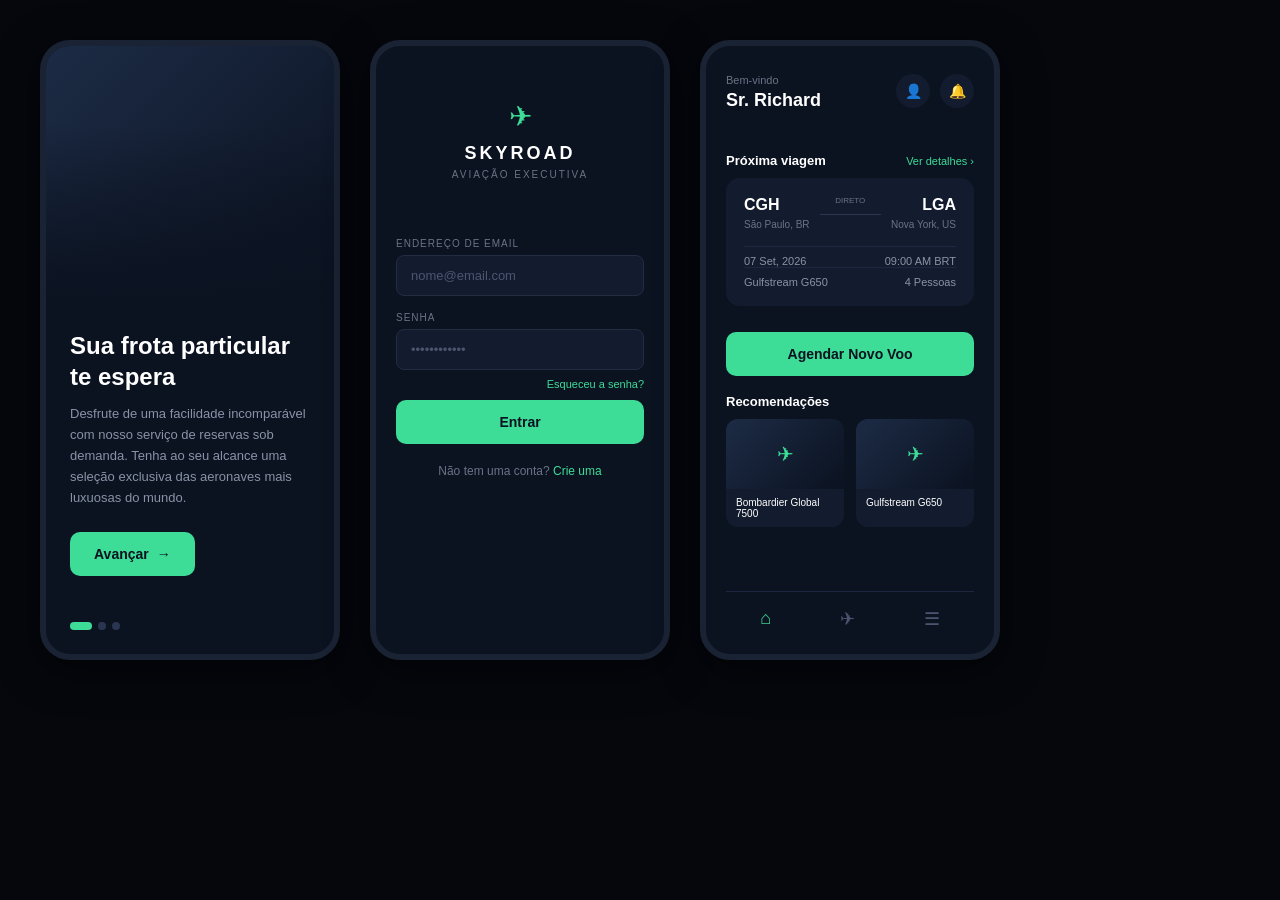
==== index.html @ f77b2e6e "primeiro commmit" ====
<!DOCTYPE html>
<html lang="pt-BR">
<head>
<meta charset="UTF-8">
<meta name="viewport" content="width=device-width, initial-scale=1.0">
<title>SkyRoad - Aviação Executiva</title>
<link rel="stylesheet" href="style.css">
</head>
<body>

<div class="screens-wrapper">

  <!-- ================= TELA 1: ONBOARDING ================= -->
  <div class="phone">
    <div class="onboarding-image">
      <div class="onboarding-overlay"></div>
    </div>
    <div class="onboarding-content">
      <h1>Sua frota particular te espera</h1>
      <p>Desfrute de uma facilidade incomparável com nosso serviço de reservas sob demanda. Tenha ao seu alcance uma seleção exclusiva das aeronaves mais luxuosas do mundo.</p>
      <button class="btn-primary">Avançar <span class="arrow">&#8594;</span></button>
      <div class="dots">
        <span class="dot active"></span>
        <span class="dot"></span>
        <span class="dot"></span>
      </div>
    </div>
  </div>

  <!-- ================= TELA 2: LOGIN ================= -->
  <div class="phone dark">
    <div class="brand-header">
      <div class="brand-icon">&#9992;</div>
      <h2>SKYROAD</h2>
      <span class="brand-sub">AVIAÇÃO EXECUTIVA</span>
    </div>

    <div class="form-area">
      <label>ENDEREÇO DE EMAIL</label>
      <input type="email" placeholder="nome@email.com">

      <label>SENHA</label>
      <input type="password" placeholder="••••••••••••">
      <a href="#" class="forgot-link">Esqueceu a senha?</a>

      <button class="btn-primary full">Entrar</button>

      <p class="signup-text">Não tem uma conta? <a href="#">Crie uma</a></p>
    </div>
  </div>

  <!-- ================= TELA 3: HOME / DASHBOARD ================= -->
  <div class="phone dark">
    <div class="home-header">
      <div class="user-info">
        <span class="welcome">Bem-vindo</span>
        <h3>Sr. Richard</h3>
      </div>
      <div class="header-icons">
        <span class="icon-circle">&#128100;</span>
        <span class="icon-circle">&#128276;</span>
      </div>
    </div>

    <div class="section-title">
      <span>Próxima viagem</span>
      <a href="#" class="see-details">Ver detalhes &#8250;</a>
    </div>

    <div class="trip-card">
      <div class="trip-route">
        <div class="route-point">
          <strong>CGH</strong>
          <span>São Paulo, BR</span>
        </div>
        <div class="route-line">
          <span class="route-label">DIRETO</span>
        </div>
        <div class="route-point right">
          <strong>LGA</strong>
          <span>Nova York, US</span>
        </div>
      </div>
      <div class="trip-meta">
        <span>07 Set, 2026</span>
        <span>09:00 AM BRT</span>
      </div>
      <div class="trip-meta">
        <span>Gulfstream G650</span>
        <span>4 Pessoas</span>
      </div>
    </div>

    <button class="btn-primary full">Agendar Novo Voo</button>

    <div class="section-title">
      <span>Recomendações</span>
    </div>

    <div class="recommend-row">
      <div class="recommend-card">
        <div class="recommend-img">&#9992;</div>
        <span class="recommend-name">Bombardier Global 7500</span>
      </div>
      <div class="recommend-card">
        <div class="recommend-img">&#9992;</div>
        <span class="recommend-name">Gulfstream G650</span>
      </div>
    </div>

    <nav class="bottom-nav">
      <span class="nav-item active">&#8962;</span>
      <span class="nav-item">&#9992;</span>
      <span class="nav-item">&#9776;</span>
    </nav>
  </div>

</div>

</body>
</html>
---- style.css ----
/* ===================== RESET & BASE ===================== */
* {
  margin: 0;
  padding: 0;
  box-sizing: border-box;
  font-family: 'Segoe UI', Arial, sans-serif;
}

body {
  background-color: #05070d;
  padding: 40px;
}

.screens-wrapper {
  display: flex;
  flex-wrap: wrap;
  gap: 30px;
}

/* ===================== PHONE FRAME ===================== */
.phone {
  width: 300px;
  min-height: 620px;
  background-color: #0b1220;
  border-radius: 30px;
  border: 6px solid #1a2333;
  overflow: hidden;
  position: relative;
  display: flex;
  flex-direction: column;
  box-shadow: 0 10px 40px rgba(0,0,0,0.6);
}

.phone.dark {
  padding: 24px 20px;
}

/* ===================== ONBOARDING ===================== */
.onboarding-image {
  height: 260px;
  background: linear-gradient(135deg, #1c2b45, #0b1220);
  position: relative;
}

.onboarding-overlay {
  position: absolute;
  bottom: 0;
  left: 0;
  right: 0;
  height: 100%;
  background: linear-gradient(to top, #0b1220 0%, transparent 70%);
}

.onboarding-content {
  padding: 24px;
  flex: 1;
  display: flex;
  flex-direction: column;
}

.onboarding-content h1 {
  color: #ffffff;
  font-size: 24px;
  margin-bottom: 12px;
  line-height: 1.3;
}

.onboarding-content p {
  color: #8a93a6;
  font-size: 13px;
  line-height: 1.6;
  margin-bottom: 24px;
}

.dots {
  display: flex;
  gap: 6px;
  margin-top: auto;
  padding-top: 20px;
}

.dot {
  width: 8px;
  height: 8px;
  border-radius: 50%;
  background-color: #2a3550;
}

.dot.active {
  width: 22px;
  border-radius: 4px;
  background-color: #3ddc97;
}

/* ===================== BUTTONS ===================== */
.btn-primary {
  background-color: #3ddc97;
  color: #0b1220;
  border: none;
  padding: 14px 24px;
  border-radius: 10px;
  font-weight: 600;
  font-size: 14px;
  cursor: pointer;
  display: inline-flex;
  align-items: center;
  gap: 8px;
  width: fit-content;
}

.btn-primary.full {
  width: 100%;
  justify-content: center;
  margin-top: 10px;
}

.arrow {
  font-size: 14px;
}

/* ===================== BRAND HEADER (LOGIN) ===================== */
.brand-header {
  text-align: center;
  margin-top: 30px;
  margin-bottom: 40px;
  color: #ffffff;
}

.brand-icon {
  font-size: 28px;
  color: #3ddc97;
  display: block;
  margin-bottom: 10px;
}

.brand-header h2 {
  font-size: 18px;
  letter-spacing: 3px;
  font-weight: 700;
}

.brand-sub {
  font-size: 10px;
  letter-spacing: 2px;
  color: #6b7385;
}

/* ===================== FORM ELEMENTS ===================== */
.form-area label {
  display: block;
  font-size: 10px;
  letter-spacing: 1px;
  color: #6b7385;
  margin-bottom: 6px;
  margin-top: 16px;
}

.form-area input {
  width: 100%;
  background-color: #131c2e;
  border: 1px solid #232d42;
  border-radius: 8px;
  padding: 12px 14px;
  color: #ffffff;
  font-size: 13px;
  outline: none;
}

.form-area input::placeholder {
  color: #4c5570;
}

.forgot-link {
  display: block;
  text-align: right;
  font-size: 11px;
  color: #3ddc97;
  text-decoration: none;
  margin-top: 8px;
}

.signup-text {
  text-align: center;
  font-size: 12px;
  color: #6b7385;
  margin-top: 20px;
}

.signup-text a {
  color: #3ddc97;
  text-decoration: none;
}

/* ===================== HOME / DASHBOARD ===================== */
.home-header {
  display: flex;
  justify-content: space-between;
  align-items: center;
  margin-bottom: 24px;
}

.welcome {
  font-size: 11px;
  color: #6b7385;
}

.user-info h3 {
  color: #ffffff;
  font-size: 18px;
  margin-top: 2px;
}

.header-icons {
  display: flex;
  gap: 10px;
}

.icon-circle {
  width: 34px;
  height: 34px;
  border-radius: 50%;
  background-color: #131c2e;
  display: flex;
  align-items: center;
  justify-content: center;
  color: #3ddc97;
  font-size: 14px;
}

.section-title {
  display: flex;
  justify-content: space-between;
  align-items: center;
  margin: 18px 0 10px;
}

.section-title span {
  color: #ffffff;
  font-size: 13px;
  font-weight: 600;
}

.see-details {
  font-size: 11px;
  color: #3ddc97;
  text-decoration: none;
}

.trip-card {
  background-color: #131c2e;
  border-radius: 14px;
  padding: 18px;
  margin-bottom: 16px;
}

.trip-route {
  display: flex;
  justify-content: space-between;
  align-items: center;
  margin-bottom: 14px;
}

.route-point strong {
  display: block;
  color: #ffffff;
  font-size: 16px;
}

.route-point span {
  font-size: 10px;
  color: #6b7385;
}

.route-point.right {
  text-align: right;
}

.route-line {
  flex: 1;
  height: 1px;
  background-color: #2a3550;
  margin: 0 10px;
  position: relative;
  text-align: center;
}

.route-label {
  position: absolute;
  top: -18px;
  left: 50%;
  transform: translateX(-50%);
  font-size: 8px;
  color: #6b7385;
  white-space: nowrap;
}

.trip-meta {
  display: flex;
  justify-content: space-between;
  font-size: 11px;
  color: #8a93a6;
  padding-top: 8px;
  border-top: 1px solid #1e2740;
}

.recommend-row {
  display: flex;
  gap: 12px;
  margin-bottom: 20px;
}

.recommend-card {
  flex: 1;
  background-color: #131c2e;
  border-radius: 12px;
  overflow: hidden;
  padding-bottom: 8px;
}

.recommend-img {
  height: 70px;
  background: linear-gradient(135deg, #1c2b45, #0b1220);
  display: flex;
  align-items: center;
  justify-content: center;
  color: #3ddc97;
  font-size: 20px;
}

.recommend-name {
  display: block;
  font-size: 10px;
  color: #ffffff;
  padding: 8px 10px 0;
}

/* ===================== BOTTOM NAV ===================== */
.bottom-nav {
  margin-top: auto;
  display: flex;
  justify-content: space-around;
  padding-top: 16px;
  border-top: 1px solid #1e2740;
}

.nav-item {
  color: #4c5570;
  font-size: 18px;
}

.nav-item.active {
  color: #3ddc97;
}
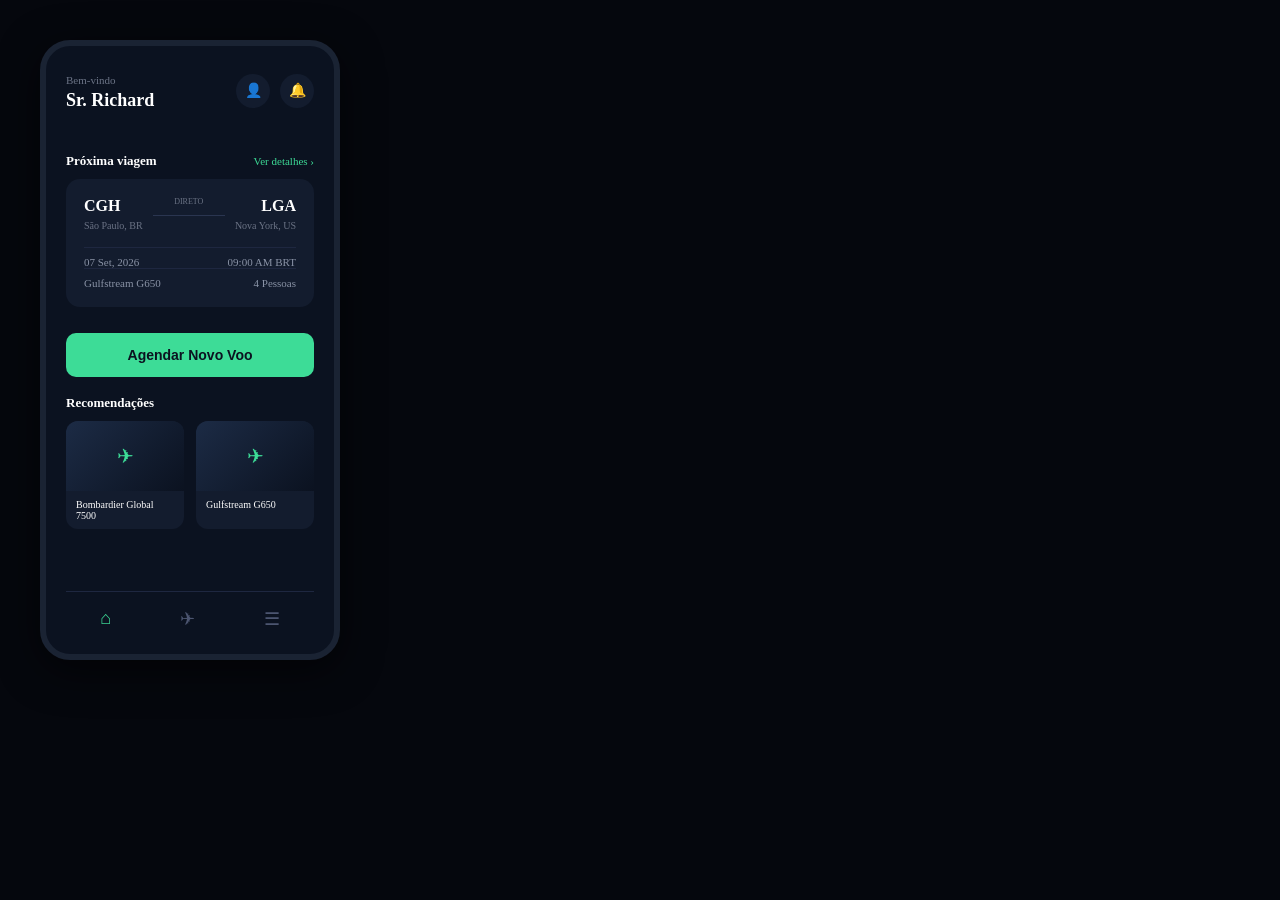
==== commit 4d160c2b: "Removido outras telas" ====
--- a/index.html
+++ b/index.html
@@ -4,52 +4,11 @@
 <meta charset="UTF-8">
 <meta name="viewport" content="width=device-width, initial-scale=1.0">
 <title>SkyRoad - Aviação Executiva</title>
-<link rel="stylesheet" href="style.css">
+<link rel="stylesheet" href="css/style.css">
 </head>
 <body>
 
 <div class="screens-wrapper">
-
-  <!-- ================= TELA 1: ONBOARDING ================= -->
-  <div class="phone">
-    <div class="onboarding-image">
-      <div class="onboarding-overlay"></div>
-    </div>
-    <div class="onboarding-content">
-      <h1>Sua frota particular te espera</h1>
-      <p>Desfrute de uma facilidade incomparável com nosso serviço de reservas sob demanda. Tenha ao seu alcance uma seleção exclusiva das aeronaves mais luxuosas do mundo.</p>
-      <button class="btn-primary">Avançar <span class="arrow">&#8594;</span></button>
-      <div class="dots">
-        <span class="dot active"></span>
-        <span class="dot"></span>
-        <span class="dot"></span>
-      </div>
-    </div>
-  </div>
-
-  <!-- ================= TELA 2: LOGIN ================= -->
-  <div class="phone dark">
-    <div class="brand-header">
-      <div class="brand-icon">&#9992;</div>
-      <h2>SKYROAD</h2>
-      <span class="brand-sub">AVIAÇÃO EXECUTIVA</span>
-    </div>
-
-    <div class="form-area">
-      <label>ENDEREÇO DE EMAIL</label>
-      <input type="email" placeholder="nome@email.com">
-
-      <label>SENHA</label>
-      <input type="password" placeholder="••••••••••••">
-      <a href="#" class="forgot-link">Esqueceu a senha?</a>
-
-      <button class="btn-primary full">Entrar</button>
-
-      <p class="signup-text">Não tem uma conta? <a href="#">Crie uma</a></p>
-    </div>
-  </div>
-
-  <!-- ================= TELA 3: HOME / DASHBOARD ================= -->
   <div class="phone dark">
     <div class="home-header">
       <div class="user-info">
--- a/css/style.css
+++ b/css/style.css
@@ -0,0 +1,344 @@
+*{
+  margin: 0;
+  padding: 0;
+  box-sizing: border-box;
+}
+
+body{
+  background-color: #05070d;
+  padding: 40px;
+}
+
+.screens-wrapper{
+  display: flex;
+  flex-wrap: wrap;
+  gap: 30px;
+}
+
+.phone {
+  width: 300px;
+  min-height: 620px;
+  background-color: #0b1220;
+  border-radius: 30px;
+  border: 6px solid #1a2333;
+  overflow: hidden;
+  position: relative;
+  display: flex;
+  flex-direction: column;
+  box-shadow: 0 10px 40px rgba(0,0,0,0.6);
+}
+
+.phone.dark {
+  padding: 24px 20px;
+}
+
+.onboarding-image {
+  height: 260px;
+  background: linear-gradient(135deg, #1c2b45, #0b1220);
+  position: relative;
+}
+
+.onboarding-overlay {
+  position: absolute;
+  bottom: 0;
+  left: 0;
+  right: 0;
+  height: 100%;
+  background: linear-gradient(to top, #0b1220 0%, transparent 70%);
+}
+
+.onboarding-content {
+  padding: 24px;
+  flex: 1;
+  display: flex;
+  flex-direction: column;
+}
+
+.onboarding-content h1 {
+  color: #ffffff;
+  font-size: 24px;
+  margin-bottom: 12px;
+  line-height: 1.3;
+}
+
+.onboarding-content p {
+  color: #8a93a6;
+  font-size: 13px;
+  line-height: 1.6;
+  margin-bottom: 24px;
+}
+
+.dots {
+  display: flex;
+  gap: 6px;
+  margin-top: auto;
+  padding-top: 20px;
+}
+
+.dot {
+  width: 8px;
+  height: 8px;
+  border-radius: 50%;
+  background-color: #2a3550;
+}
+
+.dot.active {
+  width: 22px;
+  border-radius: 4px;
+  background-color: #3ddc97;
+}
+
+.btn-primary {
+  background-color: #3ddc97;
+  color: #0b1220;
+  border: none;
+  padding: 14px 24px;
+  border-radius: 10px;
+  font-weight: 600;
+  font-size: 14px;
+  cursor: pointer;
+  display: inline-flex;
+  align-items: center;
+  gap: 8px;
+  width: fit-content;
+}
+
+.btn-primary.full {
+  width: 100%;
+  justify-content: center;
+  margin-top: 10px;
+}
+
+.arrow {
+  font-size: 14px;
+}
+
+.brand-header {
+  text-align: center;
+  margin-top: 30px;
+  margin-bottom: 40px;
+  color: #ffffff;
+}
+
+.brand-icon {
+  font-size: 28px;
+  color: #3ddc97;
+  display: block;
+  margin-bottom: 10px;
+}
+
+.brand-header h2 {
+  font-size: 18px;
+  letter-spacing: 3px;
+  font-weight: 700;
+}
+
+.brand-sub {
+  font-size: 10px;
+  letter-spacing: 2px;
+  color: #6b7385;
+}
+
+.form-area label {
+  display: block;
+  font-size: 10px;
+  letter-spacing: 1px;
+  color: #6b7385;
+  margin-bottom: 6px;
+  margin-top: 16px;
+}
+
+.form-area input {
+  width: 100%;
+  background-color: #131c2e;
+  border: 1px solid #232d42;
+  border-radius: 8px;
+  padding: 12px 14px;
+  color: #ffffff;
+  font-size: 13px;
+  outline: none;
+}
+
+.form-area input::placeholder {
+  color: #4c5570;
+}
+
+.forgot-link {
+  display: block;
+  text-align: right;
+  font-size: 11px;
+  color: #3ddc97;
+  text-decoration: none;
+  margin-top: 8px;
+}
+
+.signup-text {
+  text-align: center;
+  font-size: 12px;
+  color: #6b7385;
+  margin-top: 20px;
+}
+
+.signup-text a {
+  color: #3ddc97;
+  text-decoration: none;
+}
+
+.home-header {
+  display: flex;
+  justify-content: space-between;
+  align-items: center;
+  margin-bottom: 24px;
+}
+
+.welcome {
+  font-size: 11px;
+  color: #6b7385;
+}
+
+.user-info h3 {
+  color: #ffffff;
+  font-size: 18px;
+  margin-top: 2px;
+}
+
+.header-icons {
+  display: flex;
+  gap: 10px;
+}
+
+.icon-circle {
+  width: 34px;
+  height: 34px;
+  border-radius: 50%;
+  background-color: #131c2e;
+  display: flex;
+  align-items: center;
+  justify-content: center;
+  color: #3ddc97;
+  font-size: 14px;
+}
+
+.section-title {
+  display: flex;
+  justify-content: space-between;
+  align-items: center;
+  margin: 18px 0 10px;
+}
+
+.section-title span {
+  color: #ffffff;
+  font-size: 13px;
+  font-weight: 600;
+}
+
+.see-details {
+  font-size: 11px;
+  color: #3ddc97;
+  text-decoration: none;
+}
+
+.trip-card {
+  background-color: #131c2e;
+  border-radius: 14px;
+  padding: 18px;
+  margin-bottom: 16px;
+}
+
+.trip-route {
+  display: flex;
+  justify-content: space-between;
+  align-items: center;
+  margin-bottom: 14px;
+}
+
+.route-point strong {
+  display: block;
+  color: #ffffff;
+  font-size: 16px;
+}
+
+.route-point span {
+  font-size: 10px;
+  color: #6b7385;
+}
+
+.route-point.right {
+  text-align: right;
+}
+
+.route-line {
+  flex: 1;
+  height: 1px;
+  background-color: #2a3550;
+  margin: 0 10px;
+  position: relative;
+  text-align: center;
+}
+
+.route-label {
+  position: absolute;
+  top: -18px;
+  left: 50%;
+  transform: translateX(-50%);
+  font-size: 8px;
+  color: #6b7385;
+  white-space: nowrap;
+}
+
+.trip-meta {
+  display: flex;
+  justify-content: space-between;
+  font-size: 11px;
+  color: #8a93a6;
+  padding-top: 8px;
+  border-top: 1px solid #1e2740;
+}
+
+.recommend-row {
+  display: flex;
+  gap: 12px;
+  margin-bottom: 20px;
+}
+
+.recommend-card {
+  flex: 1;
+  background-color: #131c2e;
+  border-radius: 12px;
+  overflow: hidden;
+  padding-bottom: 8px;
+}
+
+.recommend-img {
+  height: 70px;
+  background: linear-gradient(135deg, #1c2b45, #0b1220);
+  display: flex;
+  align-items: center;
+  justify-content: center;
+  color: #3ddc97;
+  font-size: 20px;
+}
+
+.recommend-name {
+  display: block;
+  font-size: 10px;
+  color: #ffffff;
+  padding: 8px 10px 0;
+}
+
+.bottom-nav {
+  margin-top: auto;
+  display: flex;
+  justify-content: space-around;
+  padding-top: 16px;
+  border-top: 1px solid #1e2740;
+}
+
+.nav-item {
+  color: #4c5570;
+  font-size: 18px;
+}
+
+.nav-item.active {
+  color: #3ddc97;
+}
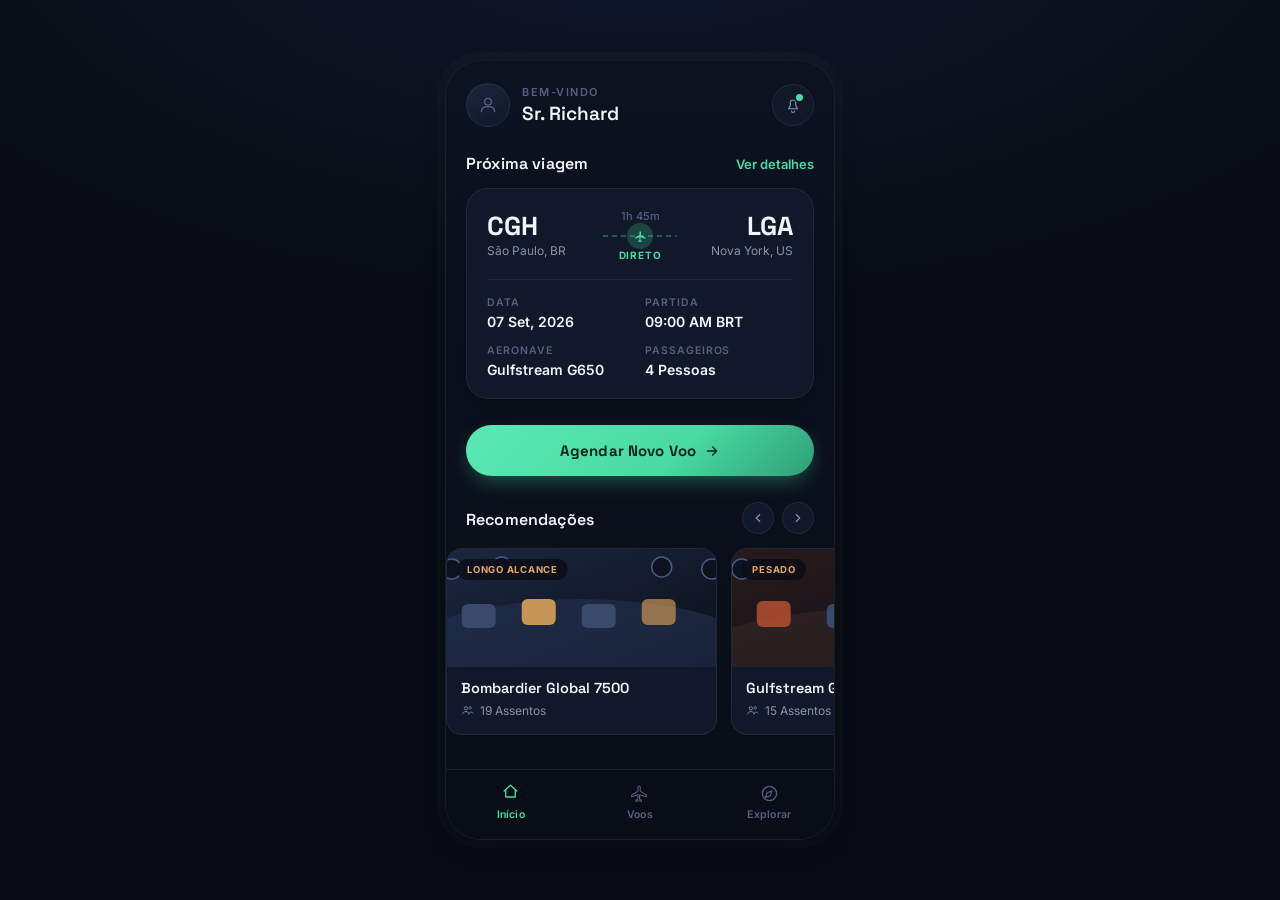
==== commit 0119c7c4: "Add as telas bases, alteracoes precisam e vao ser feitas" ====
--- a/index.html
+++ b/index.html
@@ -3,78 +3,177 @@
 <head>
 <meta charset="UTF-8">
 <meta name="viewport" content="width=device-width, initial-scale=1.0">
-<title>SkyRoad - Aviação Executiva</title>
+<title>AeroSuite — Início</title>
 <link rel="stylesheet" href="css/style.css">
 </head>
 <body>
+<div class="app">
 
-<div class="screens-wrapper">
-  <div class="phone dark">
-    <div class="home-header">
-      <div class="user-info">
-        <span class="welcome">Bem-vindo</span>
-        <h3>Sr. Richard</h3>
+  <header class="topbar">
+    <div class="topbar__identity">
+      <div class="avatar" aria-hidden="true">
+        <svg width="20" height="20" viewBox="0 0 24 24" fill="none"><circle cx="12" cy="8" r="4" stroke="currentColor" stroke-width="1.6"/><path d="M4 20c0-4 3.6-6 8-6s8 2 8 6" stroke="currentColor" stroke-width="1.6" stroke-linecap="round"/></svg>
       </div>
-      <div class="header-icons">
-        <span class="icon-circle">&#128100;</span>
-        <span class="icon-circle">&#128276;</span>
+      <div>
+        <p class="eyebrow">Bem-vindo</p>
+        <h1>Sr. Richard</h1>
       </div>
     </div>
+    <button class="icon-btn" aria-label="Notificações">
+      <svg width="18" height="18" viewBox="0 0 24 24" fill="none"><path d="M6 17h12l-1.4-2.1A6 6 0 0 1 15.6 11V9a3.6 3.6 0 0 0-7.2 0v2a6 6 0 0 1-1 3.9L6 17Z" stroke="currentColor" stroke-width="1.5" stroke-linejoin="round"/><path d="M10 20a2 2 0 0 0 4 0" stroke="currentColor" stroke-width="1.5" stroke-linecap="round"/></svg>
+      <span class="dot"></span>
+    </button>
+  </header>
 
-    <div class="section-title">
-      <span>Próxima viagem</span>
-      <a href="#" class="see-details">Ver detalhes &#8250;</a>
-    </div>
+  <main class="app__scroll">
 
-    <div class="trip-card">
-      <div class="trip-route">
-        <div class="route-point">
-          <strong>CGH</strong>
-          <span>São Paulo, BR</span>
+    <section aria-labelledby="proxima-viagem-heading">
+      <div class="section-head">
+        <h2 id="proxima-viagem-heading">Próxima viagem</h2>
+        <a class="link-accent" href="voos.html">Ver detalhes</a>
+      </div>
+
+      <article class="flight-card">
+        <div class="flight-route">
+          <div class="flight-route__point">
+            <span class="flight-route__code">CGH</span>
+            <span class="flight-route__city">São Paulo, BR</span>
+          </div>
+
+          <div class="flight-path">
+            <span class="flight-path__duration">1h 45m</span>
+            <div class="flight-path__line">
+              <span class="flight-path__plane" aria-hidden="true">
+                <svg width="13" height="13" viewBox="0 0 24 24" fill="currentColor"><path d="M21 16v-2l-8-5V4a1.5 1.5 0 0 0-3 0v5l-8 5v2l8-2.5V19l-2.5 1.5V22l3.5-1 3.5 1v-1.5L12 19v-5.5l9 2.5Z"/></svg>
+              </span>
+            </div>
+            <span class="flight-path__tag">DIRETO</span>
+          </div>
+
+          <div class="flight-route__point flight-route__point--end">
+            <span class="flight-route__code">LGA</span>
+            <span class="flight-route__city">Nova York, US</span>
+          </div>
         </div>
-        <div class="route-line">
-          <span class="route-label">DIRETO</span>
+
+        <div class="flight-meta">
+          <div>
+            <p class="flight-meta__label">Data</p>
+            <p class="flight-meta__value">07 Set, 2026</p>
+          </div>
+          <div>
+            <p class="flight-meta__label">Partida</p>
+            <p class="flight-meta__value">09:00 AM BRT</p>
+          </div>
+          <div>
+            <p class="flight-meta__label">Aeronave</p>
+            <p class="flight-meta__value">Gulfstream G650</p>
+          </div>
+          <div>
+            <p class="flight-meta__label">Passageiros</p>
+            <p class="flight-meta__value">4 Pessoas</p>
+          </div>
         </div>
-        <div class="route-point right">
-          <strong>LGA</strong>
-          <span>Nova York, US</span>
+      </article>
+    </section>
+
+    <a href="explorar.html" class="btn btn-primary">
+      Agendar Novo Voo
+      <svg width="16" height="16" viewBox="0 0 24 24" fill="none"><path d="M5 12h14M13 6l6 6-6 6" stroke="currentColor" stroke-width="2" stroke-linecap="round" stroke-linejoin="round"/></svg>
+    </a>
+
+    <section aria-labelledby="recomendacoes-heading">
+      <div class="section-head">
+        <h2 id="recomendacoes-heading">Recomendações</h2>
+        <div class="carousel-controls">
+          <button class="icon-btn" aria-label="Anterior">
+            <svg width="14" height="14" viewBox="0 0 24 24" fill="none"><path d="M15 6l-6 6 6 6" stroke="currentColor" stroke-width="2" stroke-linecap="round" stroke-linejoin="round"/></svg>
+          </button>
+          <button class="icon-btn" aria-label="Próximo">
+            <svg width="14" height="14" viewBox="0 0 24 24" fill="none"><path d="M9 6l6 6-6 6" stroke="currentColor" stroke-width="2" stroke-linecap="round" stroke-linejoin="round"/></svg>
+          </button>
         </div>
       </div>
-      <div class="trip-meta">
-        <span>07 Set, 2026</span>
-        <span>09:00 AM BRT</span>
+
+      <div class="carousel">
+        <article class="jet-card">
+          <div class="jet-card__photo">
+            <svg class="cabin-art" viewBox="0 0 300 118" preserveAspectRatio="xMidYMid slice" role="img" aria-label="Cabine da aeronave Bombardier Global 7500">
+              <defs>
+                <linearGradient id="cabin1" x1="0" y1="0" x2="1" y2="1">
+                  <stop offset="0" stop-color="#1c2740"/>
+                  <stop offset="1" stop-color="#0a0e18"/>
+                </linearGradient>
+              </defs>
+              <rect width="300" height="118" fill="url(#cabin1)"/>
+              <ellipse cx="150" cy="140" rx="220" ry="90" fill="#233252" opacity="0.6"/>
+              <rect x="30" y="55" width="34" height="24" rx="6" fill="#3a4a6b"/>
+              <rect x="90" y="50" width="34" height="26" rx="6" fill="#e6a85c" opacity="0.85"/>
+              <rect x="150" y="55" width="34" height="24" rx="6" fill="#3a4a6b"/>
+              <rect x="210" y="50" width="34" height="26" rx="6" fill="#e6a85c" opacity="0.6"/>
+              <circle cx="20" cy="20" r="10" fill="#0d1220" stroke="#4a5a80" stroke-width="1.5"/>
+              <circle cx="70" cy="18" r="10" fill="#0d1220" stroke="#4a5a80" stroke-width="1.5"/>
+              <circle cx="230" cy="18" r="10" fill="#0d1220" stroke="#4a5a80" stroke-width="1.5"/>
+              <circle cx="280" cy="20" r="10" fill="#0d1220" stroke="#4a5a80" stroke-width="1.5"/>
+            </svg>
+            <span class="jet-card__badge">Longo Alcance</span>
+          </div>
+          <div class="jet-card__body">
+            <h3>Bombardier Global 7500</h3>
+            <p class="jet-card__seats">
+              <svg width="13" height="13" viewBox="0 0 24 24" fill="none"><circle cx="9" cy="8" r="3" stroke="currentColor" stroke-width="1.6"/><path d="M3 19c0-3 2.7-5 6-5s6 2 6 5" stroke="currentColor" stroke-width="1.6"/><circle cx="17" cy="7" r="2.2" stroke="currentColor" stroke-width="1.4"/><path d="M14.5 19c.3-2.3 2-4 4.2-4 1.6 0 3 .9 3.7 2.2" stroke="currentColor" stroke-width="1.4"/></svg>
+              19 Assentos
+            </p>
+          </div>
+        </article>
+
+        <article class="jet-card">
+          <div class="jet-card__photo">
+            <svg class="cabin-art" viewBox="0 0 300 118" preserveAspectRatio="xMidYMid slice" role="img" aria-label="Cabine da aeronave Gulfstream G650">
+              <defs>
+                <linearGradient id="cabin2" x1="0" y1="0" x2="1" y2="1">
+                  <stop offset="0" stop-color="#2a1b1b"/>
+                  <stop offset="1" stop-color="#0a0e18"/>
+                </linearGradient>
+              </defs>
+              <rect width="300" height="118" fill="url(#cabin2)"/>
+              <ellipse cx="150" cy="150" rx="220" ry="90" fill="#3a2a28" opacity="0.55"/>
+              <rect x="40" y="52" width="34" height="26" rx="6" fill="#b5502f" opacity="0.85"/>
+              <rect x="110" y="55" width="34" height="24" rx="6" fill="#3a4a6b"/>
+              <rect x="180" y="52" width="34" height="26" rx="6" fill="#b5502f" opacity="0.6"/>
+              <circle cx="25" cy="20" r="10" fill="#0d1220" stroke="#4a5a80" stroke-width="1.5"/>
+              <circle cx="255" cy="20" r="10" fill="#0d1220" stroke="#4a5a80" stroke-width="1.5"/>
+            </svg>
+            <span class="jet-card__badge">Pesado</span>
+          </div>
+          <div class="jet-card__body">
+            <h3>Gulfstream G650</h3>
+            <p class="jet-card__seats">
+              <svg width="13" height="13" viewBox="0 0 24 24" fill="none"><circle cx="9" cy="8" r="3" stroke="currentColor" stroke-width="1.6"/><path d="M3 19c0-3 2.7-5 6-5s6 2 6 5" stroke="currentColor" stroke-width="1.6"/><circle cx="17" cy="7" r="2.2" stroke="currentColor" stroke-width="1.4"/><path d="M14.5 19c.3-2.3 2-4 4.2-4 1.6 0 3 .9 3.7 2.2" stroke="currentColor" stroke-width="1.4"/></svg>
+              15 Assentos
+            </p>
+          </div>
+        </article>
       </div>
-      <div class="trip-meta">
-        <span>Gulfstream G650</span>
-        <span>4 Pessoas</span>
-      </div>
-    </div>
+    </section>
 
-    <button class="btn-primary full">Agendar Novo Voo</button>
+  </main>
 
-    <div class="section-title">
-      <span>Recomendações</span>
-    </div>
-
-    <div class="recommend-row">
-      <div class="recommend-card">
-        <div class="recommend-img">&#9992;</div>
-        <span class="recommend-name">Bombardier Global 7500</span>
-      </div>
-      <div class="recommend-card">
-        <div class="recommend-img">&#9992;</div>
-        <span class="recommend-name">Gulfstream G650</span>
-      </div>
-    </div>
-
-    <nav class="bottom-nav">
-      <span class="nav-item active">&#8962;</span>
-      <span class="nav-item">&#9992;</span>
-      <span class="nav-item">&#9776;</span>
-    </nav>
-  </div>
+  <nav class="bottom-nav" aria-label="Navegação principal">
+    <a href="index.html" class="is-active">
+      <svg width="19" height="19" viewBox="0 0 24 24" fill="none"><path d="M4 11.5 12 4l8 7.5" stroke="currentColor" stroke-width="1.7" stroke-linecap="round" stroke-linejoin="round"/><path d="M6 10v9h12v-9" stroke="currentColor" stroke-width="1.7" stroke-linecap="round" stroke-linejoin="round"/></svg>
+      Início
+    </a>
+    <a href="voos.html">
+      <svg width="19" height="19" viewBox="0 0 24 24" fill="none"><path d="M21 16v-2l-8-5V4a1.5 1.5 0 0 0-3 0v5l-8 5v2l8-2.5V19l-2.5 1.5V22l3.5-1 3.5 1v-1.5L12 19v-5.5l9 2.5Z" stroke="currentColor" stroke-width="1.3" stroke-linejoin="round"/></svg>
+      Voos
+    </a>
+    <a href="explorar.html">
+      <svg width="19" height="19" viewBox="0 0 24 24" fill="none"><circle cx="12" cy="12" r="9" stroke="currentColor" stroke-width="1.7"/><path d="m15 9-2 6-6 2 2-6 6-2Z" stroke="currentColor" stroke-width="1.5" stroke-linejoin="round"/></svg>
+      Explorar
+    </a>
+  </nav>
 
 </div>
-
 </body>
 </html>
--- a/css/style.css
+++ b/css/style.css
@@ -1,344 +1,812 @@
-*{
+/* ==========================================================================
+   AeroSuite — Private Aviation App
+   Shared stylesheet for all four screens
+   ========================================================================== */
+
+@import url('https://fonts.googleapis.com/css2?family=Space+Grotesk:wght@500;600;700&family=Inter:wght@400;500;600;700&display=swap');
+
+:root {
+  /* Color tokens */
+  --bg: #080b13;
+  --bg-glow: radial-gradient(120% 80% at 50% -10%, #101a2e 0%, #080b13 55%);
+  --card: #10182a;
+  --card-alt: #131d33;
+  --card-border: rgba(255, 255, 255, 0.07);
+  --divider: rgba(255, 255, 255, 0.08);
+
+  --accent: #49dba3;
+  --accent-dim: #2f9e78;
+  --accent-soft: rgba(73, 219, 163, 0.12);
+  --accent-soft-strong: rgba(73, 219, 163, 0.22);
+
+  --gold: #e6a85c;
+  --gold-soft: rgba(230, 168, 92, 0.15);
+
+  --text-primary: #f4f6fb;
+  --text-secondary: #8b93ab;
+  --text-tertiary: #576082;
+
+  --radius-lg: 22px;
+  --radius-md: 16px;
+  --radius-sm: 10px;
+  --radius-pill: 999px;
+
+  --shadow-card: 0 10px 30px -12px rgba(0, 0, 0, 0.55);
+  --shadow-btn: 0 8px 22px -6px rgba(73, 219, 163, 0.45);
+
+  color-scheme: dark;
+}
+
+* {
+  box-sizing: border-box;
   margin: 0;
   padding: 0;
-  box-sizing: border-box;
-}
-
-body{
-  background-color: #05070d;
-  padding: 40px;
-}
-
-.screens-wrapper{
-  display: flex;
-  flex-wrap: wrap;
-  gap: 30px;
-}
-
-.phone {
-  width: 300px;
-  min-height: 620px;
-  background-color: #0b1220;
-  border-radius: 30px;
-  border: 6px solid #1a2333;
+}
+
+html {
+  -webkit-tap-highlight-color: transparent;
+}
+
+body {
+  min-height: 100vh;
+  background: var(--bg-glow), var(--bg);
+  color: var(--text-primary);
+  font-family: 'Inter', system-ui, sans-serif;
+  display: grid;
+  place-items: start center;
+  padding: 32px 16px;
+}
+
+img {
+  max-width: 100%;
+  display: block;
+}
+
+a {
+  color: inherit;
+  text-decoration: none;
+}
+
+button {
+  font-family: inherit;
+  cursor: pointer;
+}
+
+/* ==========================================================================
+   App shell — every screen is a "device" grid: header / scroll area / nav
+   ========================================================================== */
+
+.app {
+  width: 100%;
+  max-width: 390px;
+  min-height: 780px;
+  background: linear-gradient(180deg, #0c1220 0%, #090d17 100%);
+  border: 1px solid rgba(255, 255, 255, 0.06);
+  border-radius: 36px;
+  box-shadow: var(--shadow-card), 0 0 0 8px rgba(255, 255, 255, 0.015);
+  display: grid;
+  grid-template-rows: auto 1fr auto;
   overflow: hidden;
   position: relative;
+}
+
+.app__scroll {
+  overflow-y: auto;
+  padding: 22px 20px 12px;
   display: flex;
   flex-direction: column;
-  box-shadow: 0 10px 40px rgba(0,0,0,0.6);
-}
-
-.phone.dark {
-  padding: 24px 20px;
-}
-
-.onboarding-image {
-  height: 260px;
-  background: linear-gradient(135deg, #1c2b45, #0b1220);
+  gap: 26px;
+}
+
+.app__scroll::-webkit-scrollbar {
+  display: none;
+}
+
+/* ==========================================================================
+   Top bar
+   ========================================================================== */
+
+.topbar {
+  display: flex;
+  align-items: center;
+  justify-content: space-between;
+  gap: 12px;
+  padding: 22px 20px 4px;
+}
+
+.topbar__identity {
+  display: flex;
+  align-items: center;
+  gap: 12px;
+}
+
+.avatar {
+  width: 44px;
+  height: 44px;
+  border-radius: 50%;
+  background: linear-gradient(150deg, #1b2740, #0f1727);
+  border: 1px solid var(--card-border);
+  display: grid;
+  place-items: center;
+  color: var(--text-tertiary);
+  flex-shrink: 0;
+}
+
+.eyebrow {
+  font-size: 11px;
+  letter-spacing: 0.14em;
+  text-transform: uppercase;
+  color: var(--text-tertiary);
+  font-weight: 600;
+}
+
+.topbar h1 {
+  font-family: 'Space Grotesk', sans-serif;
+  font-size: 19px;
+  font-weight: 600;
+  margin-top: 2px;
+}
+
+.icon-btn {
+  width: 42px;
+  height: 42px;
+  border-radius: 50%;
+  border: 1px solid var(--card-border);
+  background: var(--card);
+  display: grid;
+  place-items: center;
+  color: var(--text-secondary);
   position: relative;
-}
-
-.onboarding-overlay {
+  transition: background 0.2s ease, color 0.2s ease, transform 0.15s ease;
+}
+
+.icon-btn:hover {
+  background: var(--card-alt);
+  color: var(--text-primary);
+  transform: translateY(-1px);
+}
+
+.icon-btn .dot {
   position: absolute;
-  bottom: 0;
+  top: 9px;
+  right: 10px;
+  width: 7px;
+  height: 7px;
+  border-radius: 50%;
+  background: var(--accent);
+  box-shadow: 0 0 0 2px var(--card);
+}
+
+.back-btn {
+  width: 40px;
+  height: 40px;
+  border-radius: 50%;
+  border: 1px solid var(--card-border);
+  background: var(--card);
+  display: grid;
+  place-items: center;
+  color: var(--text-primary);
+  transition: background 0.2s ease, transform 0.15s ease;
+}
+
+.back-btn:hover {
+  background: var(--card-alt);
+  transform: translateX(-2px);
+}
+
+.topbar--centered {
+  justify-content: flex-start;
+}
+
+.topbar--centered h1 {
+  flex: 1;
+  text-align: center;
+  margin-right: 40px;
+}
+
+/* ==========================================================================
+   Section headings
+   ========================================================================== */
+
+.section-head {
+  display: flex;
+  align-items: baseline;
+  justify-content: space-between;
+  margin-bottom: 14px;
+}
+
+.section-head h2 {
+  font-family: 'Space Grotesk', sans-serif;
+  font-size: 16px;
+  font-weight: 600;
+  letter-spacing: 0.01em;
+}
+
+.link-accent {
+  font-size: 13px;
+  font-weight: 600;
+  color: var(--accent);
+  transition: opacity 0.2s ease;
+}
+
+.link-accent:hover {
+  opacity: 0.75;
+}
+
+/* ==========================================================================
+   Flight card — signature component
+   ========================================================================== */
+
+.flight-card {
+  background: var(--card);
+  border: 1px solid var(--card-border);
+  border-radius: var(--radius-lg);
+  padding: 20px;
+  box-shadow: var(--shadow-card);
+}
+
+.flight-card + .flight-card {
+  margin-top: 16px;
+}
+
+.flight-route {
+  display: grid;
+  grid-template-columns: 1fr auto 1fr;
+  align-items: center;
+  gap: 10px;
+}
+
+.flight-route__point {
+  display: flex;
+  flex-direction: column;
+  gap: 4px;
+}
+
+.flight-route__point--end {
+  align-items: flex-end;
+  text-align: right;
+}
+
+.flight-route__code {
+  font-family: 'Space Grotesk', sans-serif;
+  font-size: 26px;
+  font-weight: 700;
+  line-height: 1;
+}
+
+.flight-route__city {
+  font-size: 12px;
+  color: var(--text-secondary);
+}
+
+.flight-path {
+  display: flex;
+  flex-direction: column;
+  align-items: center;
+  gap: 6px;
+  min-width: 74px;
+}
+
+.flight-path__duration {
+  font-size: 11px;
+  color: var(--text-tertiary);
+  font-weight: 500;
+}
+
+.flight-path__line {
+  position: relative;
+  width: 100%;
+  height: 14px;
+  display: flex;
+  align-items: center;
+}
+
+.flight-path__line::before {
+  content: '';
+  position: absolute;
   left: 0;
   right: 0;
+  top: 50%;
+  height: 1px;
+  background: repeating-linear-gradient(
+    90deg,
+    var(--accent-dim) 0 5px,
+    transparent 5px 9px
+  );
+  transform: translateY(-50%);
+}
+
+.flight-path__plane {
+  position: relative;
+  margin: 0 auto;
+  width: 26px;
+  height: 26px;
+  border-radius: 50%;
+  background: var(--accent-soft-strong);
+  display: grid;
+  place-items: center;
+  color: var(--accent);
+}
+
+.flight-path__tag {
+  font-size: 10px;
+  font-weight: 700;
+  letter-spacing: 0.08em;
+  color: var(--accent);
+}
+
+.flight-path__tag--live {
+  color: var(--gold);
+}
+
+.flight-meta {
+  display: grid;
+  grid-template-columns: 1fr 1fr;
+  gap: 14px 10px;
+  margin-top: 18px;
+  padding-top: 16px;
+  border-top: 1px solid var(--divider);
+}
+
+.flight-meta__label {
+  font-size: 10.5px;
+  letter-spacing: 0.09em;
+  text-transform: uppercase;
+  color: var(--text-tertiary);
+  font-weight: 600;
+  margin-bottom: 4px;
+}
+
+.flight-meta__value {
+  font-size: 14px;
+  font-weight: 600;
+}
+
+.flight-meta__value--accent {
+  color: var(--accent);
+}
+
+/* ==========================================================================
+   Buttons
+   ========================================================================== */
+
+.btn {
+  display: flex;
+  align-items: center;
+  justify-content: center;
+  gap: 8px;
+  width: 100%;
+  border: none;
+  border-radius: var(--radius-pill);
+  padding: 16px 20px;
+  font-size: 15px;
+  font-weight: 700;
+  font-family: 'Space Grotesk', sans-serif;
+  letter-spacing: 0.01em;
+  transition: transform 0.15s ease, box-shadow 0.2s ease, filter 0.2s ease;
+}
+
+.btn-primary {
+  background: linear-gradient(135deg, #5be8b5, var(--accent) 60%, var(--accent-dim));
+  color: #06251b;
+  box-shadow: var(--shadow-btn);
+}
+
+.btn-primary:hover {
+  transform: translateY(-2px);
+  filter: brightness(1.05);
+}
+
+.btn-primary:active {
+  transform: translateY(0);
+}
+
+.btn-ghost {
+  background: transparent;
+  border: 1px solid var(--card-border);
+  color: var(--text-primary);
+}
+
+.btn-ghost:hover {
+  background: var(--card-alt);
+}
+
+.btn--mini {
+  width: auto;
+  padding: 8px 18px;
+  font-size: 12px;
+  margin-top: 14px;
+}
+
+/* ==========================================================================
+   Recommendations carousel
+   ========================================================================== */
+
+.carousel-controls {
+  display: flex;
+  gap: 8px;
+}
+
+.carousel-controls .icon-btn {
+  width: 32px;
+  height: 32px;
+}
+
+.carousel {
+  display: flex;
+  gap: 14px;
+  overflow-x: auto;
+  scroll-snap-type: x mandatory;
+  padding-bottom: 4px;
+  margin: 0 -20px;
+  padding-left: 20px;
+  padding-right: 20px;
+}
+
+.carousel::-webkit-scrollbar {
+  display: none;
+}
+
+.jet-card {
+  flex: 0 0 78%;
+  scroll-snap-align: start;
+  background: var(--card);
+  border: 1px solid var(--card-border);
+  border-radius: var(--radius-md);
+  overflow: hidden;
+  transition: transform 0.2s ease, border-color 0.2s ease;
+}
+
+.jet-card:hover {
+  transform: translateY(-3px);
+  border-color: var(--accent-dim);
+}
+
+.jet-card__photo {
+  position: relative;
+  height: 118px;
+  overflow: hidden;
+}
+
+.jet-card__badge {
+  position: absolute;
+  top: 10px;
+  left: 10px;
+  background: rgba(8, 11, 19, 0.75);
+  backdrop-filter: blur(4px);
+  color: var(--gold);
+  font-size: 9.5px;
+  font-weight: 700;
+  letter-spacing: 0.08em;
+  padding: 5px 10px;
+  border-radius: var(--radius-pill);
+  text-transform: uppercase;
+}
+
+.jet-card__body {
+  padding: 12px 14px 16px;
+}
+
+.jet-card__body h3 {
+  font-family: 'Space Grotesk', sans-serif;
+  font-size: 14.5px;
+  font-weight: 600;
+  margin-bottom: 6px;
+}
+
+.jet-card__seats {
+  display: flex;
+  align-items: center;
+  gap: 6px;
+  font-size: 12px;
+  color: var(--text-secondary);
+}
+
+/* Placeholder cabin illustrations (no external images) */
+.cabin-art {
+  width: 100%;
   height: 100%;
-  background: linear-gradient(to top, #0b1220 0%, transparent 70%);
-}
-
-.onboarding-content {
-  padding: 24px;
-  flex: 1;
+  display: block;
+}
+
+/* ==========================================================================
+   Bottom navigation
+   ========================================================================== */
+
+.bottom-nav {
+  display: grid;
+  grid-template-columns: repeat(3, 1fr);
+  border-top: 1px solid var(--divider);
+  background: rgba(10, 14, 24, 0.9);
+  backdrop-filter: blur(10px);
+}
+
+.bottom-nav a {
   display: flex;
   flex-direction: column;
-}
-
-.onboarding-content h1 {
-  color: #ffffff;
-  font-size: 24px;
-  margin-bottom: 12px;
-  line-height: 1.3;
-}
-
-.onboarding-content p {
-  color: #8a93a6;
+  align-items: center;
+  gap: 5px;
+  padding: 14px 0 18px;
+  color: var(--text-tertiary);
+  font-size: 10.5px;
+  font-weight: 600;
+  letter-spacing: 0.02em;
+  transition: color 0.2s ease;
+}
+
+.bottom-nav a svg {
+  transition: transform 0.2s ease;
+}
+
+.bottom-nav a:hover {
+  color: var(--text-secondary);
+}
+
+.bottom-nav a.is-active {
+  color: var(--accent);
+}
+
+.bottom-nav a.is-active svg {
+  transform: translateY(-2px);
+}
+
+/* ==========================================================================
+   Screen: Voos agendados (flight list)
+   ========================================================================== */
+
+.flight-list {
+  display: flex;
+  flex-direction: column;
+}
+
+.status-pill {
+  font-size: 10.5px;
+  font-weight: 700;
+  letter-spacing: 0.06em;
+  text-transform: uppercase;
+}
+
+/* ==========================================================================
+   Screen: Confirme o voo
+   ========================================================================== */
+
+.confirm-hero {
+  text-align: center;
+  display: flex;
+  flex-direction: column;
+  align-items: center;
+  gap: 10px;
+}
+
+.confirm-hero__check {
+  width: 58px;
+  height: 58px;
+  border-radius: 50%;
+  background: var(--accent-soft);
+  border: 1px solid var(--accent-soft-strong);
+  display: grid;
+  place-items: center;
+  color: var(--accent);
+  margin-bottom: 4px;
+}
+
+.confirm-hero h1 {
+  font-family: 'Space Grotesk', sans-serif;
+  font-size: 21px;
+  font-weight: 700;
+}
+
+.confirm-hero p {
   font-size: 13px;
-  line-height: 1.6;
-  margin-bottom: 24px;
-}
-
-.dots {
-  display: flex;
-  gap: 6px;
-  margin-top: auto;
-  padding-top: 20px;
-}
-
-.dot {
-  width: 8px;
-  height: 8px;
+  color: var(--text-secondary);
+  max-width: 260px;
+}
+
+.detail-card {
+  background: var(--card);
+  border: 1px solid var(--card-border);
+  border-radius: var(--radius-lg);
+  overflow: hidden;
+  box-shadow: var(--shadow-card);
+}
+
+.detail-card__route {
+  padding: 20px 20px 16px;
+}
+
+.detail-card__origin-label,
+.detail-card__dest-label {
+  font-size: 10.5px;
+  letter-spacing: 0.08em;
+  text-transform: uppercase;
+  color: var(--text-tertiary);
+  font-weight: 600;
+  margin-bottom: 4px;
+}
+
+.detail-row {
+  display: flex;
+  align-items: center;
+  gap: 12px;
+  padding: 14px 20px;
+  border-top: 1px solid var(--divider);
+}
+
+.detail-row__icon {
+  width: 38px;
+  height: 38px;
+  border-radius: var(--radius-sm);
+  background: var(--accent-soft);
+  color: var(--accent);
+  display: grid;
+  place-items: center;
+  flex-shrink: 0;
+}
+
+.detail-row__label {
+  font-size: 10.5px;
+  letter-spacing: 0.06em;
+  text-transform: uppercase;
+  color: var(--text-tertiary);
+  font-weight: 600;
+  margin-bottom: 3px;
+}
+
+.detail-row__value {
+  font-size: 14px;
+  font-weight: 600;
+}
+
+.detail-card__photo {
+  height: 150px;
+  border-top: 1px solid var(--divider);
+}
+
+.price-card {
+  background: var(--card);
+  border: 1px solid var(--card-border);
+  border-radius: var(--radius-lg);
+  padding: 18px 20px;
+}
+
+.price-row {
+  display: flex;
+  justify-content: space-between;
+  font-size: 13.5px;
+  color: var(--text-secondary);
+  padding: 7px 0;
+}
+
+.price-row--total {
+  border-top: 1px solid var(--divider);
+  margin-top: 8px;
+  padding-top: 14px;
+  font-size: 15px;
+  font-weight: 700;
+  color: var(--text-primary);
+}
+
+.price-row--total span:last-child {
+  color: var(--accent);
+}
+
+/* ==========================================================================
+   Screen: Explorar (select destination)
+   ========================================================================== */
+
+.search-field {
+  display: flex;
+  align-items: center;
+  gap: 10px;
+  background: var(--card);
+  border: 1px solid var(--card-border);
+  border-radius: var(--radius-pill);
+  padding: 14px 18px;
+  color: var(--text-tertiary);
+}
+
+.search-field input {
+  border: none;
+  background: transparent;
+  outline: none;
+  color: var(--text-primary);
+  font-family: inherit;
+  font-size: 14px;
+  width: 100%;
+}
+
+.search-field input::placeholder {
+  color: var(--text-tertiary);
+}
+
+.destination-grid {
+  display: grid;
+  grid-template-columns: repeat(3, 1fr);
+  gap: 12px;
+}
+
+.destination-card {
+  background: var(--card);
+  border: 1px solid var(--card-border);
+  border-radius: var(--radius-md);
+  padding: 16px 10px;
+  display: flex;
+  flex-direction: column;
+  align-items: center;
+  gap: 10px;
+  text-align: center;
+  transition: transform 0.2s ease, border-color 0.2s ease, opacity 0.2s ease;
+}
+
+.destination-card:hover {
+  transform: translateY(-3px);
+  border-color: var(--accent-dim);
+}
+
+.destination-card__icon {
+  width: 40px;
+  height: 40px;
   border-radius: 50%;
-  background-color: #2a3550;
-}
-
-.dot.active {
-  width: 22px;
-  border-radius: 4px;
-  background-color: #3ddc97;
-}
-
-.btn-primary {
-  background-color: #3ddc97;
-  color: #0b1220;
-  border: none;
-  padding: 14px 24px;
-  border-radius: 10px;
-  font-weight: 600;
+  background: var(--accent-soft);
+  color: var(--accent);
+  display: grid;
+  place-items: center;
+}
+
+.destination-card__code {
+  font-family: 'Space Grotesk', sans-serif;
   font-size: 14px;
-  cursor: pointer;
-  display: inline-flex;
-  align-items: center;
-  gap: 8px;
-  width: fit-content;
-}
-
-.btn-primary.full {
-  width: 100%;
-  justify-content: center;
-  margin-top: 10px;
-}
-
-.arrow {
-  font-size: 14px;
-}
-
-.brand-header {
-  text-align: center;
-  margin-top: 30px;
-  margin-bottom: 40px;
-  color: #ffffff;
-}
-
-.brand-icon {
-  font-size: 28px;
-  color: #3ddc97;
-  display: block;
-  margin-bottom: 10px;
-}
-
-.brand-header h2 {
-  font-size: 18px;
-  letter-spacing: 3px;
   font-weight: 700;
 }
 
-.brand-sub {
-  font-size: 10px;
-  letter-spacing: 2px;
-  color: #6b7385;
-}
-
-.form-area label {
-  display: block;
-  font-size: 10px;
-  letter-spacing: 1px;
-  color: #6b7385;
-  margin-bottom: 6px;
-  margin-top: 16px;
-}
-
-.form-area input {
-  width: 100%;
-  background-color: #131c2e;
-  border: 1px solid #232d42;
-  border-radius: 8px;
-  padding: 12px 14px;
-  color: #ffffff;
-  font-size: 13px;
-  outline: none;
-}
-
-.form-area input::placeholder {
-  color: #4c5570;
-}
-
-.forgot-link {
-  display: block;
-  text-align: right;
-  font-size: 11px;
-  color: #3ddc97;
-  text-decoration: none;
-  margin-top: 8px;
-}
-
-.signup-text {
-  text-align: center;
-  font-size: 12px;
-  color: #6b7385;
-  margin-top: 20px;
-}
-
-.signup-text a {
-  color: #3ddc97;
-  text-decoration: none;
-}
-
-.home-header {
-  display: flex;
-  justify-content: space-between;
-  align-items: center;
-  margin-bottom: 24px;
-}
-
-.welcome {
-  font-size: 11px;
-  color: #6b7385;
-}
-
-.user-info h3 {
-  color: #ffffff;
-  font-size: 18px;
-  margin-top: 2px;
-}
-
-.header-icons {
-  display: flex;
-  gap: 10px;
-}
-
-.icon-circle {
-  width: 34px;
-  height: 34px;
-  border-radius: 50%;
-  background-color: #131c2e;
-  display: flex;
-  align-items: center;
-  justify-content: center;
-  color: #3ddc97;
-  font-size: 14px;
-}
-
-.section-title {
-  display: flex;
-  justify-content: space-between;
-  align-items: center;
-  margin: 18px 0 10px;
-}
-
-.section-title span {
-  color: #ffffff;
-  font-size: 13px;
-  font-weight: 600;
-}
-
-.see-details {
-  font-size: 11px;
-  color: #3ddc97;
-  text-decoration: none;
-}
-
-.trip-card {
-  background-color: #131c2e;
-  border-radius: 14px;
-  padding: 18px;
-  margin-bottom: 16px;
-}
-
-.trip-route {
-  display: flex;
-  justify-content: space-between;
-  align-items: center;
-  margin-bottom: 14px;
-}
-
-.route-point strong {
-  display: block;
-  color: #ffffff;
-  font-size: 16px;
-}
-
-.route-point span {
-  font-size: 10px;
-  color: #6b7385;
-}
-
-.route-point.right {
-  text-align: right;
-}
-
-.route-line {
-  flex: 1;
-  height: 1px;
-  background-color: #2a3550;
-  margin: 0 10px;
-  position: relative;
-  text-align: center;
-}
-
-.route-label {
-  position: absolute;
-  top: -18px;
-  left: 50%;
-  transform: translateX(-50%);
-  font-size: 8px;
-  color: #6b7385;
-  white-space: nowrap;
-}
-
-.trip-meta {
-  display: flex;
-  justify-content: space-between;
-  font-size: 11px;
-  color: #8a93a6;
-  padding-top: 8px;
-  border-top: 1px solid #1e2740;
-}
-
-.recommend-row {
-  display: flex;
-  gap: 12px;
-  margin-bottom: 20px;
-}
-
-.recommend-card {
-  flex: 1;
-  background-color: #131c2e;
-  border-radius: 12px;
-  overflow: hidden;
-  padding-bottom: 8px;
-}
-
-.recommend-img {
-  height: 70px;
-  background: linear-gradient(135deg, #1c2b45, #0b1220);
-  display: flex;
-  align-items: center;
-  justify-content: center;
-  color: #3ddc97;
-  font-size: 20px;
-}
-
-.recommend-name {
-  display: block;
-  font-size: 10px;
-  color: #ffffff;
-  padding: 8px 10px 0;
-}
-
-.bottom-nav {
-  margin-top: auto;
-  display: flex;
-  justify-content: space-around;
-  padding-top: 16px;
-  border-top: 1px solid #1e2740;
-}
-
-.nav-item {
-  color: #4c5570;
-  font-size: 18px;
-}
-
-.nav-item.active {
-  color: #3ddc97;
+.destination-card__city {
+  font-size: 10.5px;
+  color: var(--text-tertiary);
+}
+
+.destination-card--muted {
+  opacity: 0.45;
+  border-style: dashed;
+}
+
+.destination-card--muted .destination-card__icon {
+  background: rgba(255, 255, 255, 0.05);
+  color: var(--text-tertiary);
+}
+
+.destination-card--muted:hover {
+  transform: none;
+  border-color: var(--card-border);
+}
+
+/* ==========================================================================
+   Responsive — mobile
+   ========================================================================== */
+
+@media (max-width: 420px) {
+  body {
+    padding: 0;
+  }
+
+  .app {
+    max-width: 100%;
+    min-height: 100vh;
+    border-radius: 0;
+    border: none;
+  }
+
+  .flight-route__code {
+    font-size: 23px;
+  }
+
+  .jet-card {
+    flex-basis: 82%;
+  }
+}
+
+@media (min-width: 720px) {
+  body {
+    align-content: center;
+    min-height: 100vh;
+  }
 }
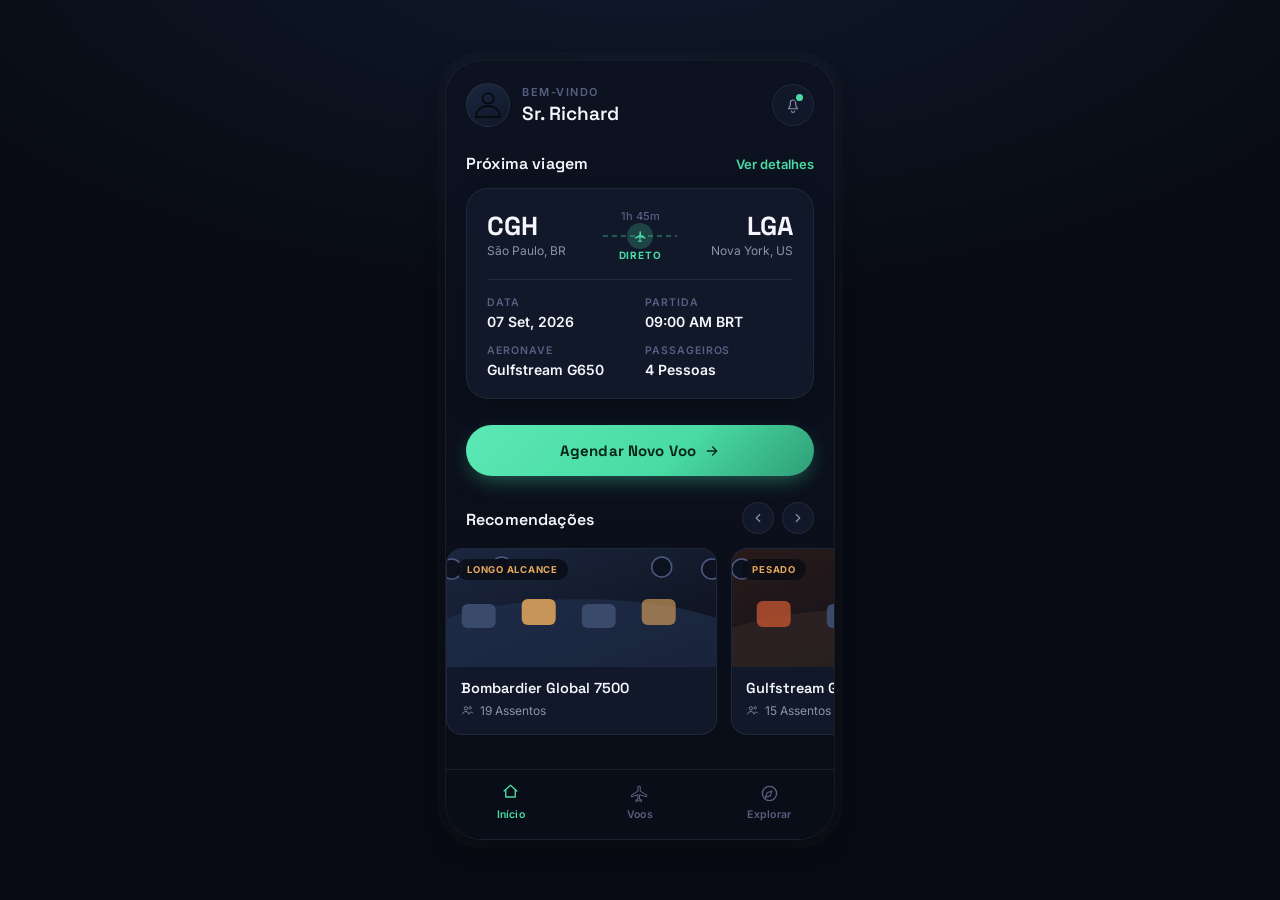
==== commit 98c9663e: "Add outras paginas, muitas alteracoes serao feitas" ====
--- a/index.html
+++ b/index.html
@@ -1,179 +1,179 @@
 <!DOCTYPE html>
-<html lang="pt-BR">
+<html lang="en">
 <head>
-<meta charset="UTF-8">
-<meta name="viewport" content="width=device-width, initial-scale=1.0">
-<title>AeroSuite — Início</title>
-<link rel="stylesheet" href="css/style.css">
+    <meta charset="UTF-8">
+    <meta name="viewport" content="width=device-width, initial-scale=1.0">
+    <title>Document</title>
+    <link rel="stylesheet" href="css/style.css">
 </head>
 <body>
-<div class="app">
+    <div class="app">
 
-  <header class="topbar">
-    <div class="topbar__identity">
-      <div class="avatar" aria-hidden="true">
-        <svg width="20" height="20" viewBox="0 0 24 24" fill="none"><circle cx="12" cy="8" r="4" stroke="currentColor" stroke-width="1.6"/><path d="M4 20c0-4 3.6-6 8-6s8 2 8 6" stroke="currentColor" stroke-width="1.6" stroke-linecap="round"/></svg>
-      </div>
-      <div>
-        <p class="eyebrow">Bem-vindo</p>
-        <h1>Sr. Richard</h1>
-      </div>
+        <header class="topbar">
+            <div class="topbar__identity">
+                <div class="avatar">
+                    <img src="assets/profile.png" alt="Foto de perfil do usuário">
+                </div>
+                <div>
+                    <p class="eyebrow">Bem-vindo</p>
+                    <h1>Sr. Richard</h1>
+                </div>
+            </div>
+            <button class="icon-btn" aria-label="Notificações">
+                <svg width="18" height="18" viewBox="0 0 24 24" fill="none"><path d="M6 17h12l-1.4-2.1A6 6 0 0 1 15.6 11V9a3.6 3.6 0 0 0-7.2 0v2a6 6 0 0 1-1 3.9L6 17Z" stroke="currentColor" stroke-width="1.5" stroke-linejoin="round"/><path d="M10 20a2 2 0 0 0 4 0" stroke="currentColor" stroke-width="1.5" stroke-linecap="round"/></svg>
+                <span class="dot"></span>
+            </button>
+        </header>
+
+        <main class="app__scroll">
+
+            <section aria-labelledby="proxima-viagem-heading">
+                <div class="section-head">
+                    <h2 id="proxima-viagem-heading">Próxima viagem</h2>
+                    <a class="link-accent" href="voos.html">Ver detalhes</a>
+                </div>
+
+                <article class="flight-card">
+                    <div class="flight-route">
+                        <div class="flight-route__point">
+                            <span class="flight-route__code">CGH</span>
+                            <span class="flight-route__city">São Paulo, BR</span>
+                        </div>
+
+                        <div class="flight-path">
+                            <span class="flight-path__duration">1h 45m</span>
+                            <div class="flight-path__line">
+                                <span class="flight-path__plane" aria-hidden="true">
+                                    <svg width="13" height="13" viewBox="0 0 24 24" fill="currentColor"><path d="M21 16v-2l-8-5V4a1.5 1.5 0 0 0-3 0v5l-8 5v2l8-2.5V19l-2.5 1.5V22l3.5-1 3.5 1v-1.5L12 19v-5.5l9 2.5Z"/></svg>
+                                </span>
+                            </div>
+                            <span class="flight-path__tag">DIRETO</span>
+                        </div>
+
+                        <div class="flight-route__point flight-route__point--end">
+                            <span class="flight-route__code">LGA</span>
+                            <span class="flight-route__city">Nova York, US</span>
+                        </div>
+                    </div>
+
+                    <div class="flight-meta">
+                        <div>
+                            <p class="flight-meta__label">Data</p>
+                            <p class="flight-meta__value">07 Set, 2026</p>
+                        </div>
+                        <div>
+                            <p class="flight-meta__label">Partida</p>
+                            <p class="flight-meta__value">09:00 AM BRT</p>
+                        </div>
+                        <div>
+                            <p class="flight-meta__label">Aeronave</p>
+                            <p class="flight-meta__value">Gulfstream G650</p>
+                        </div>
+                        <div>
+                            <p class="flight-meta__label">Passageiros</p>
+                            <p class="flight-meta__value">4 Pessoas</p>
+                        </div>
+                    </div>
+                </article>
+            </section>
+
+            <a href="explorar.html" class="btn btn-primary">
+                Agendar Novo Voo
+                <svg width="16" height="16" viewBox="0 0 24 24" fill="none"><path d="M5 12h14M13 6l6 6-6 6" stroke="currentColor" stroke-width="2" stroke-linecap="round" stroke-linejoin="round"/></svg>
+            </a>
+
+            <section aria-labelledby="recomendacoes-heading">
+                <div class="section-head">
+                    <h2 id="recomendacoes-heading">Recomendações</h2>
+                    <div class="carousel-controls">
+                        <button class="icon-btn" aria-label="Anterior">
+                            <svg width="14" height="14" viewBox="0 0 24 24" fill="none"><path d="M15 6l-6 6 6 6" stroke="currentColor" stroke-width="2" stroke-linecap="round" stroke-linejoin="round"/></svg>
+                        </button>
+                        <button class="icon-btn" aria-label="Próximo">
+                            <svg width="14" height="14" viewBox="0 0 24 24" fill="none"><path d="M9 6l6 6-6 6" stroke="currentColor" stroke-width="2" stroke-linecap="round" stroke-linejoin="round"/></svg>
+                        </button>
+                    </div>
+                </div>
+
+                <div class="carousel">
+                    <article class="jet-card">
+                        <div class="jet-card__photo">
+                            <svg class="cabin-art" viewBox="0 0 300 118" preserveAspectRatio="xMidYMid slice" role="img" aria-label="Cabine da aeronave Bombardier Global 7500">
+                                <defs>
+                                    <linearGradient id="cabin1" x1="0" y1="0" x2="1" y2="1">
+                                        <stop offset="0" stop-color="#1c2740"/>
+                                        <stop offset="1" stop-color="#0a0e18"/>
+                                    </linearGradient>
+                                </defs>
+                                <rect width="300" height="118" fill="url(#cabin1)"/>
+                                <ellipse cx="150" cy="140" rx="220" ry="90" fill="#233252" opacity="0.6"/>
+                                <rect x="30" y="55" width="34" height="24" rx="6" fill="#3a4a6b"/>
+                                <rect x="90" y="50" width="34" height="26" rx="6" fill="#e6a85c" opacity="0.85"/>
+                                <rect x="150" y="55" width="34" height="24" rx="6" fill="#3a4a6b"/>
+                                <rect x="210" y="50" width="34" height="26" rx="6" fill="#e6a85c" opacity="0.6"/>
+                                <circle cx="20" cy="20" r="10" fill="#0d1220" stroke="#4a5a80" stroke-width="1.5"/>
+                                <circle cx="70" cy="18" r="10" fill="#0d1220" stroke="#4a5a80" stroke-width="1.5"/>
+                                <circle cx="230" cy="18" r="10" fill="#0d1220" stroke="#4a5a80" stroke-width="1.5"/>
+                                <circle cx="280" cy="20" r="10" fill="#0d1220" stroke="#4a5a80" stroke-width="1.5"/>
+                            </svg>
+                            <span class="jet-card__badge">Longo Alcance</span>
+                        </div>
+                        <div class="jet-card__body">
+                            <h3>Bombardier Global 7500</h3>
+                            <p class="jet-card__seats">
+                                <svg width="13" height="13" viewBox="0 0 24 24" fill="none"><circle cx="9" cy="8" r="3" stroke="currentColor" stroke-width="1.6"/><path d="M3 19c0-3 2.7-5 6-5s6 2 6 5" stroke="currentColor" stroke-width="1.6"/><circle cx="17" cy="7" r="2.2" stroke="currentColor" stroke-width="1.4"/><path d="M14.5 19c.3-2.3 2-4 4.2-4 1.6 0 3 .9 3.7 2.2" stroke="currentColor" stroke-width="1.4"/></svg>
+                                19 Assentos
+                            </p>
+                        </div>
+                    </article>
+
+                    <article class="jet-card">
+                        <div class="jet-card__photo">
+                            <svg class="cabin-art" viewBox="0 0 300 118" preserveAspectRatio="xMidYMid slice" role="img" aria-label="Cabine da aeronave Gulfstream G650">
+                                <defs>
+                                    <linearGradient id="cabin2" x1="0" y1="0" x2="1" y2="1">
+                                        <stop offset="0" stop-color="#2a1b1b"/>
+                                        <stop offset="1" stop-color="#0a0e18"/>
+                                    </linearGradient>
+                                </defs>
+                                <rect width="300" height="118" fill="url(#cabin2)"/>
+                                <ellipse cx="150" cy="150" rx="220" ry="90" fill="#3a2a28" opacity="0.55"/>
+                                <rect x="40" y="52" width="34" height="26" rx="6" fill="#b5502f" opacity="0.85"/>
+                                <rect x="110" y="55" width="34" height="24" rx="6" fill="#3a4a6b"/>
+                                <rect x="180" y="52" width="34" height="26" rx="6" fill="#b5502f" opacity="0.6"/>
+                                <circle cx="25" cy="20" r="10" fill="#0d1220" stroke="#4a5a80" stroke-width="1.5"/>
+                                <circle cx="255" cy="20" r="10" fill="#0d1220" stroke="#4a5a80" stroke-width="1.5"/>
+                            </svg>
+                            <span class="jet-card__badge">Pesado</span>
+                        </div>
+                        <div class="jet-card__body">
+                            <h3>Gulfstream G650</h3>
+                            <p class="jet-card__seats">
+                                <svg width="13" height="13" viewBox="0 0 24 24" fill="none"><circle cx="9" cy="8" r="3" stroke="currentColor" stroke-width="1.6"/><path d="M3 19c0-3 2.7-5 6-5s6 2 6 5" stroke="currentColor" stroke-width="1.6"/><circle cx="17" cy="7" r="2.2" stroke="currentColor" stroke-width="1.4"/><path d="M14.5 19c.3-2.3 2-4 4.2-4 1.6 0 3 .9 3.7 2.2" stroke="currentColor" stroke-width="1.4"/></svg>
+                                15 Assentos
+                            </p>
+                        </div>
+                    </article>
+                </div>
+            </section>
+
+        </main>
+
+        <nav class="bottom-nav" aria-label="Navegação principal">
+            <a href="index.html" class="is-active">
+                <svg width="19" height="19" viewBox="0 0 24 24" fill="none"><path d="M4 11.5 12 4l8 7.5" stroke="currentColor" stroke-width="1.7" stroke-linecap="round" stroke-linejoin="round"/><path d="M6 10v9h12v-9" stroke="currentColor" stroke-width="1.7" stroke-linecap="round" stroke-linejoin="round"/></svg>
+                Início
+            </a>
+            <a href="voos.html">
+                <svg width="19" height="19" viewBox="0 0 24 24" fill="none"><path d="M21 16v-2l-8-5V4a1.5 1.5 0 0 0-3 0v5l-8 5v2l8-2.5V19l-2.5 1.5V22l3.5-1 3.5 1v-1.5L12 19v-5.5l9 2.5Z" stroke="currentColor" stroke-width="1.3" stroke-linejoin="round"/></svg>
+                Voos
+            </a>
+            <a href="explorar.html">
+                <svg width="19" height="19" viewBox="0 0 24 24" fill="none"><circle cx="12" cy="12" r="9" stroke="currentColor" stroke-width="1.7"/><path d="m15 9-2 6-6 2 2-6 6-2Z" stroke="currentColor" stroke-width="1.5" stroke-linejoin="round"/></svg>
+                Explorar
+            </a>
+        </nav>
+
     </div>
-    <button class="icon-btn" aria-label="Notificações">
-      <svg width="18" height="18" viewBox="0 0 24 24" fill="none"><path d="M6 17h12l-1.4-2.1A6 6 0 0 1 15.6 11V9a3.6 3.6 0 0 0-7.2 0v2a6 6 0 0 1-1 3.9L6 17Z" stroke="currentColor" stroke-width="1.5" stroke-linejoin="round"/><path d="M10 20a2 2 0 0 0 4 0" stroke="currentColor" stroke-width="1.5" stroke-linecap="round"/></svg>
-      <span class="dot"></span>
-    </button>
-  </header>
-
-  <main class="app__scroll">
-
-    <section aria-labelledby="proxima-viagem-heading">
-      <div class="section-head">
-        <h2 id="proxima-viagem-heading">Próxima viagem</h2>
-        <a class="link-accent" href="voos.html">Ver detalhes</a>
-      </div>
-
-      <article class="flight-card">
-        <div class="flight-route">
-          <div class="flight-route__point">
-            <span class="flight-route__code">CGH</span>
-            <span class="flight-route__city">São Paulo, BR</span>
-          </div>
-
-          <div class="flight-path">
-            <span class="flight-path__duration">1h 45m</span>
-            <div class="flight-path__line">
-              <span class="flight-path__plane" aria-hidden="true">
-                <svg width="13" height="13" viewBox="0 0 24 24" fill="currentColor"><path d="M21 16v-2l-8-5V4a1.5 1.5 0 0 0-3 0v5l-8 5v2l8-2.5V19l-2.5 1.5V22l3.5-1 3.5 1v-1.5L12 19v-5.5l9 2.5Z"/></svg>
-              </span>
-            </div>
-            <span class="flight-path__tag">DIRETO</span>
-          </div>
-
-          <div class="flight-route__point flight-route__point--end">
-            <span class="flight-route__code">LGA</span>
-            <span class="flight-route__city">Nova York, US</span>
-          </div>
-        </div>
-
-        <div class="flight-meta">
-          <div>
-            <p class="flight-meta__label">Data</p>
-            <p class="flight-meta__value">07 Set, 2026</p>
-          </div>
-          <div>
-            <p class="flight-meta__label">Partida</p>
-            <p class="flight-meta__value">09:00 AM BRT</p>
-          </div>
-          <div>
-            <p class="flight-meta__label">Aeronave</p>
-            <p class="flight-meta__value">Gulfstream G650</p>
-          </div>
-          <div>
-            <p class="flight-meta__label">Passageiros</p>
-            <p class="flight-meta__value">4 Pessoas</p>
-          </div>
-        </div>
-      </article>
-    </section>
-
-    <a href="explorar.html" class="btn btn-primary">
-      Agendar Novo Voo
-      <svg width="16" height="16" viewBox="0 0 24 24" fill="none"><path d="M5 12h14M13 6l6 6-6 6" stroke="currentColor" stroke-width="2" stroke-linecap="round" stroke-linejoin="round"/></svg>
-    </a>
-
-    <section aria-labelledby="recomendacoes-heading">
-      <div class="section-head">
-        <h2 id="recomendacoes-heading">Recomendações</h2>
-        <div class="carousel-controls">
-          <button class="icon-btn" aria-label="Anterior">
-            <svg width="14" height="14" viewBox="0 0 24 24" fill="none"><path d="M15 6l-6 6 6 6" stroke="currentColor" stroke-width="2" stroke-linecap="round" stroke-linejoin="round"/></svg>
-          </button>
-          <button class="icon-btn" aria-label="Próximo">
-            <svg width="14" height="14" viewBox="0 0 24 24" fill="none"><path d="M9 6l6 6-6 6" stroke="currentColor" stroke-width="2" stroke-linecap="round" stroke-linejoin="round"/></svg>
-          </button>
-        </div>
-      </div>
-
-      <div class="carousel">
-        <article class="jet-card">
-          <div class="jet-card__photo">
-            <svg class="cabin-art" viewBox="0 0 300 118" preserveAspectRatio="xMidYMid slice" role="img" aria-label="Cabine da aeronave Bombardier Global 7500">
-              <defs>
-                <linearGradient id="cabin1" x1="0" y1="0" x2="1" y2="1">
-                  <stop offset="0" stop-color="#1c2740"/>
-                  <stop offset="1" stop-color="#0a0e18"/>
-                </linearGradient>
-              </defs>
-              <rect width="300" height="118" fill="url(#cabin1)"/>
-              <ellipse cx="150" cy="140" rx="220" ry="90" fill="#233252" opacity="0.6"/>
-              <rect x="30" y="55" width="34" height="24" rx="6" fill="#3a4a6b"/>
-              <rect x="90" y="50" width="34" height="26" rx="6" fill="#e6a85c" opacity="0.85"/>
-              <rect x="150" y="55" width="34" height="24" rx="6" fill="#3a4a6b"/>
-              <rect x="210" y="50" width="34" height="26" rx="6" fill="#e6a85c" opacity="0.6"/>
-              <circle cx="20" cy="20" r="10" fill="#0d1220" stroke="#4a5a80" stroke-width="1.5"/>
-              <circle cx="70" cy="18" r="10" fill="#0d1220" stroke="#4a5a80" stroke-width="1.5"/>
-              <circle cx="230" cy="18" r="10" fill="#0d1220" stroke="#4a5a80" stroke-width="1.5"/>
-              <circle cx="280" cy="20" r="10" fill="#0d1220" stroke="#4a5a80" stroke-width="1.5"/>
-            </svg>
-            <span class="jet-card__badge">Longo Alcance</span>
-          </div>
-          <div class="jet-card__body">
-            <h3>Bombardier Global 7500</h3>
-            <p class="jet-card__seats">
-              <svg width="13" height="13" viewBox="0 0 24 24" fill="none"><circle cx="9" cy="8" r="3" stroke="currentColor" stroke-width="1.6"/><path d="M3 19c0-3 2.7-5 6-5s6 2 6 5" stroke="currentColor" stroke-width="1.6"/><circle cx="17" cy="7" r="2.2" stroke="currentColor" stroke-width="1.4"/><path d="M14.5 19c.3-2.3 2-4 4.2-4 1.6 0 3 .9 3.7 2.2" stroke="currentColor" stroke-width="1.4"/></svg>
-              19 Assentos
-            </p>
-          </div>
-        </article>
-
-        <article class="jet-card">
-          <div class="jet-card__photo">
-            <svg class="cabin-art" viewBox="0 0 300 118" preserveAspectRatio="xMidYMid slice" role="img" aria-label="Cabine da aeronave Gulfstream G650">
-              <defs>
-                <linearGradient id="cabin2" x1="0" y1="0" x2="1" y2="1">
-                  <stop offset="0" stop-color="#2a1b1b"/>
-                  <stop offset="1" stop-color="#0a0e18"/>
-                </linearGradient>
-              </defs>
-              <rect width="300" height="118" fill="url(#cabin2)"/>
-              <ellipse cx="150" cy="150" rx="220" ry="90" fill="#3a2a28" opacity="0.55"/>
-              <rect x="40" y="52" width="34" height="26" rx="6" fill="#b5502f" opacity="0.85"/>
-              <rect x="110" y="55" width="34" height="24" rx="6" fill="#3a4a6b"/>
-              <rect x="180" y="52" width="34" height="26" rx="6" fill="#b5502f" opacity="0.6"/>
-              <circle cx="25" cy="20" r="10" fill="#0d1220" stroke="#4a5a80" stroke-width="1.5"/>
-              <circle cx="255" cy="20" r="10" fill="#0d1220" stroke="#4a5a80" stroke-width="1.5"/>
-            </svg>
-            <span class="jet-card__badge">Pesado</span>
-          </div>
-          <div class="jet-card__body">
-            <h3>Gulfstream G650</h3>
-            <p class="jet-card__seats">
-              <svg width="13" height="13" viewBox="0 0 24 24" fill="none"><circle cx="9" cy="8" r="3" stroke="currentColor" stroke-width="1.6"/><path d="M3 19c0-3 2.7-5 6-5s6 2 6 5" stroke="currentColor" stroke-width="1.6"/><circle cx="17" cy="7" r="2.2" stroke="currentColor" stroke-width="1.4"/><path d="M14.5 19c.3-2.3 2-4 4.2-4 1.6 0 3 .9 3.7 2.2" stroke="currentColor" stroke-width="1.4"/></svg>
-              15 Assentos
-            </p>
-          </div>
-        </article>
-      </div>
-    </section>
-
-  </main>
-
-  <nav class="bottom-nav" aria-label="Navegação principal">
-    <a href="index.html" class="is-active">
-      <svg width="19" height="19" viewBox="0 0 24 24" fill="none"><path d="M4 11.5 12 4l8 7.5" stroke="currentColor" stroke-width="1.7" stroke-linecap="round" stroke-linejoin="round"/><path d="M6 10v9h12v-9" stroke="currentColor" stroke-width="1.7" stroke-linecap="round" stroke-linejoin="round"/></svg>
-      Início
-    </a>
-    <a href="voos.html">
-      <svg width="19" height="19" viewBox="0 0 24 24" fill="none"><path d="M21 16v-2l-8-5V4a1.5 1.5 0 0 0-3 0v5l-8 5v2l8-2.5V19l-2.5 1.5V22l3.5-1 3.5 1v-1.5L12 19v-5.5l9 2.5Z" stroke="currentColor" stroke-width="1.3" stroke-linejoin="round"/></svg>
-      Voos
-    </a>
-    <a href="explorar.html">
-      <svg width="19" height="19" viewBox="0 0 24 24" fill="none"><circle cx="12" cy="12" r="9" stroke="currentColor" stroke-width="1.7"/><path d="m15 9-2 6-6 2 2-6 6-2Z" stroke="currentColor" stroke-width="1.5" stroke-linejoin="round"/></svg>
-      Explorar
-    </a>
-  </nav>
-
-</div>
 </body>
 </html>
--- a/css/style.css
+++ b/css/style.css
@@ -1,12 +1,6 @@
-/* ==========================================================================
-   AeroSuite — Private Aviation App
-   Shared stylesheet for all four screens
-   ========================================================================== */
-
 @import url('https://fonts.googleapis.com/css2?family=Space+Grotesk:wght@500;600;700&family=Inter:wght@400;500;600;700&display=swap');
 
-:root {
-  /* Color tokens */
+:root{
   --bg: #080b13;
   --bg-glow: radial-gradient(120% 80% at 50% -10%, #101a2e 0%, #080b13 55%);
   --card: #10182a;
@@ -37,17 +31,17 @@
   color-scheme: dark;
 }
 
-* {
+*{
   box-sizing: border-box;
   margin: 0;
   padding: 0;
 }
 
-html {
+html{
   -webkit-tap-highlight-color: transparent;
 }
 
-body {
+body{
   min-height: 100vh;
   background: var(--bg-glow), var(--bg);
   color: var(--text-primary);
@@ -57,26 +51,23 @@
   padding: 32px 16px;
 }
 
-img {
+img{
+  width: 70%;
   max-width: 100%;
   display: block;
 }
 
-a {
+a{
   color: inherit;
   text-decoration: none;
 }
 
-button {
+button{
   font-family: inherit;
   cursor: pointer;
 }
 
-/* ==========================================================================
-   App shell — every screen is a "device" grid: header / scroll area / nav
-   ========================================================================== */
-
-.app {
+.app{
   width: 100%;
   max-width: 390px;
   min-height: 780px;
@@ -90,7 +81,7 @@
   position: relative;
 }
 
-.app__scroll {
+.app__scroll{
   overflow-y: auto;
   padding: 22px 20px 12px;
   display: flex;
@@ -98,15 +89,11 @@
   gap: 26px;
 }
 
-.app__scroll::-webkit-scrollbar {
+.app__scroll::-webkit-scrollbar{
   display: none;
 }
 
-/* ==========================================================================
-   Top bar
-   ========================================================================== */
-
-.topbar {
+.topbar{
   display: flex;
   align-items: center;
   justify-content: space-between;
@@ -114,13 +101,13 @@
   padding: 22px 20px 4px;
 }
 
-.topbar__identity {
+.topbar__identity{
   display: flex;
   align-items: center;
   gap: 12px;
 }
 
-.avatar {
+.avatar{
   width: 44px;
   height: 44px;
   border-radius: 50%;
@@ -132,7 +119,7 @@
   flex-shrink: 0;
 }
 
-.eyebrow {
+.eyebrow{
   font-size: 11px;
   letter-spacing: 0.14em;
   text-transform: uppercase;
@@ -140,14 +127,14 @@
   font-weight: 600;
 }
 
-.topbar h1 {
+.topbar h1{
   font-family: 'Space Grotesk', sans-serif;
   font-size: 19px;
   font-weight: 600;
   margin-top: 2px;
 }
 
-.icon-btn {
+.icon-btn{
   width: 42px;
   height: 42px;
   border-radius: 50%;
@@ -160,13 +147,13 @@
   transition: background 0.2s ease, color 0.2s ease, transform 0.15s ease;
 }
 
-.icon-btn:hover {
+.icon-btn:hover{
   background: var(--card-alt);
   color: var(--text-primary);
   transform: translateY(-1px);
 }
 
-.icon-btn .dot {
+.icon-btn .dot{
   position: absolute;
   top: 9px;
   right: 10px;
@@ -177,7 +164,7 @@
   box-shadow: 0 0 0 2px var(--card);
 }
 
-.back-btn {
+.back-btn{
   width: 40px;
   height: 40px;
   border-radius: 50%;
@@ -189,16 +176,16 @@
   transition: background 0.2s ease, transform 0.15s ease;
 }
 
-.back-btn:hover {
+.back-btn:hover{
   background: var(--card-alt);
   transform: translateX(-2px);
 }
 
-.topbar--centered {
+.topbar--centered{
   justify-content: flex-start;
 }
 
-.topbar--centered h1 {
+.topbar--centered h1{
   flex: 1;
   text-align: center;
   margin-right: 40px;
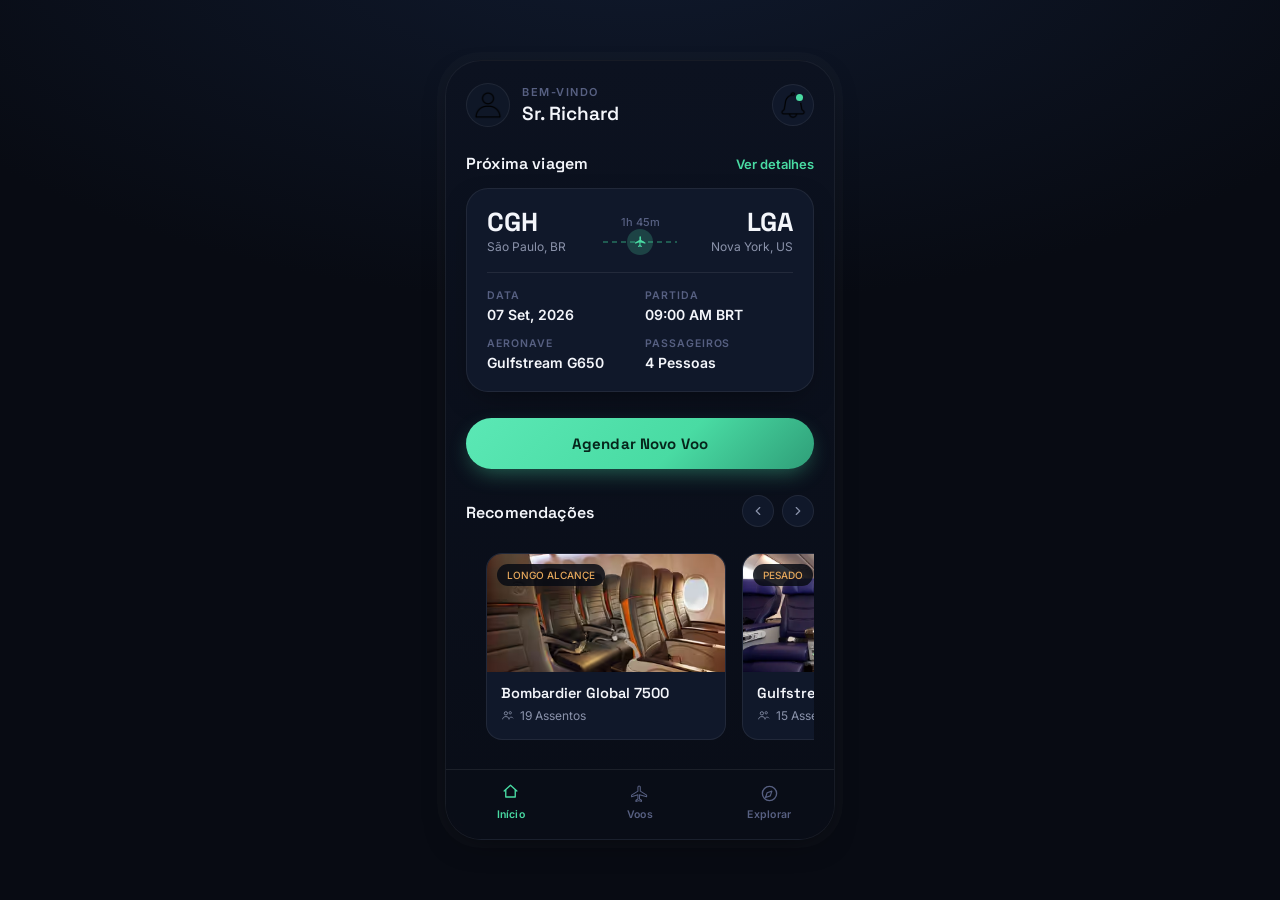
==== commit 28711dec: "Add outras 3 telas restantes" ====
--- a/index.html
+++ b/index.html
@@ -9,146 +9,109 @@
 <body>
     <div class="app">
 
-        <header class="topbar">
-            <div class="topbar__identity">
+        <header class="cabecalho">
+            <div class="cabecalhoConta">
                 <div class="avatar">
                     <img src="assets/profile.png" alt="Foto de perfil do usuário">
                 </div>
                 <div>
-                    <p class="eyebrow">Bem-vindo</p>
+                    <p class="fonte1">Bem-vindo</p>
                     <h1>Sr. Richard</h1>
                 </div>
             </div>
-            <button class="icon-btn" aria-label="Notificações">
-                <svg width="18" height="18" viewBox="0 0 24 24" fill="none"><path d="M6 17h12l-1.4-2.1A6 6 0 0 1 15.6 11V9a3.6 3.6 0 0 0-7.2 0v2a6 6 0 0 1-1 3.9L6 17Z" stroke="currentColor" stroke-width="1.5" stroke-linejoin="round"/><path d="M10 20a2 2 0 0 0 4 0" stroke="currentColor" stroke-width="1.5" stroke-linecap="round"/></svg>
-                <span class="dot"></span>
+            <button class="botaoIcone">
+                <img src="assets/bell.png" alt="Icone de sino para notificações">
+                <span class="novaMensagem"></span>
             </button>
         </header>
 
-        <main class="app__scroll">
+        <main class="scroll">
+            <section>
+                <div class="headerSection">
+                    <h2 id="proximaViagemID">Próxima viagem</h2>
+                    <a class="verDetalhes" href="voos.html">Ver detalhes</a>
+                </div>
+            <article class="boxVoo">
+                <div class="boxVooRota">
+                    <div class="boxVooPartida">
+                        <span class="boxVooAeroporto">CGH</span>
+                        <span class="boxVooCidade">São Paulo, BR</span>
+                    </div>
 
-            <section aria-labelledby="proxima-viagem-heading">
-                <div class="section-head">
-                    <h2 id="proxima-viagem-heading">Próxima viagem</h2>
-                    <a class="link-accent" href="voos.html">Ver detalhes</a>
-                </div>
-
-                <article class="flight-card">
-                    <div class="flight-route">
-                        <div class="flight-route__point">
-                            <span class="flight-route__code">CGH</span>
-                            <span class="flight-route__city">São Paulo, BR</span>
-                        </div>
-
-                        <div class="flight-path">
-                            <span class="flight-path__duration">1h 45m</span>
-                            <div class="flight-path__line">
-                                <span class="flight-path__plane" aria-hidden="true">
-                                    <svg width="13" height="13" viewBox="0 0 24 24" fill="currentColor"><path d="M21 16v-2l-8-5V4a1.5 1.5 0 0 0-3 0v5l-8 5v2l8-2.5V19l-2.5 1.5V22l3.5-1 3.5 1v-1.5L12 19v-5.5l9 2.5Z"/></svg>
-                                </span>
-                            </div>
-                            <span class="flight-path__tag">DIRETO</span>
-                        </div>
-
-                        <div class="flight-route__point flight-route__point--end">
-                            <span class="flight-route__code">LGA</span>
-                            <span class="flight-route__city">Nova York, US</span>
+                    <div class="caminho">
+                        <span class="caminhoDuracao">1h 45m</span>
+                        <div class="caminhoLinha">
+                            <span class="caminhoAviao">
+                                <svg width="13" height="13" viewBox="0 0 24 24" fill="currentColor"><path d="M21 16v-2l-8-5V4a1.5 1.5 0 0 0-3 0v5l-8 5v2l8-2.5V19l-2.5 1.5V22l3.5-1 3.5 1v-1.5L12 19v-5.5l9 2.5Z"/></svg>
+                            </span>
                         </div>
                     </div>
 
-                    <div class="flight-meta">
-                        <div>
-                            <p class="flight-meta__label">Data</p>
-                            <p class="flight-meta__value">07 Set, 2026</p>
-                        </div>
-                        <div>
-                            <p class="flight-meta__label">Partida</p>
-                            <p class="flight-meta__value">09:00 AM BRT</p>
-                        </div>
-                        <div>
-                            <p class="flight-meta__label">Aeronave</p>
-                            <p class="flight-meta__value">Gulfstream G650</p>
-                        </div>
-                        <div>
-                            <p class="flight-meta__label">Passageiros</p>
-                            <p class="flight-meta__value">4 Pessoas</p>
-                        </div>
+                    <div class="boxVooPartida boxVooPartida--end">
+                        <span class="boxVooAeroporto">LGA</span>
+                        <span class="boxVooCidade">Nova York, US</span>
                     </div>
-                </article>
+                </div>
+
+                <div class="boxVooDados">
+                    <div>
+                        <p class="boxVooDadosNome">Data</p>
+                        <p class="boxVooDadosValor">07 Set, 2026</p>
+                    </div>
+                    <div>
+                        <p class="boxVooDadosNome">Partida</p>
+                        <p class="boxVooDadosValor">09:00 AM BRT</p>
+                    </div>
+                    <div>
+                        <p class="boxVooDadosNome">Aeronave</p>
+                        <p class="boxVooDadosValor">Gulfstream G650</p>
+                    </div>
+                    <div>
+                        <p class="boxVooDadosNome">Passageiros</p>
+                        <p class="boxVooDadosValor">4 Pessoas</p>
+                    </div>
+                </div>
+            </article>
             </section>
 
-            <a href="explorar.html" class="btn btn-primary">
-                Agendar Novo Voo
-                <svg width="16" height="16" viewBox="0 0 24 24" fill="none"><path d="M5 12h14M13 6l6 6-6 6" stroke="currentColor" stroke-width="2" stroke-linecap="round" stroke-linejoin="round"/></svg>
-            </a>
+            <a href="explorar.html" class="botao botaoPrimario">Agendar Novo Voo</a>
 
-            <section aria-labelledby="recomendacoes-heading">
-                <div class="section-head">
-                    <h2 id="recomendacoes-heading">Recomendações</h2>
-                    <div class="carousel-controls">
-                        <button class="icon-btn" aria-label="Anterior">
+            <section>
+                <div class="headerSection">
+                    <h2 id="recomendacoesID">Recomendações</h2>
+                    <div class="botaoControle">
+                        <button class="botaoIcone">
                             <svg width="14" height="14" viewBox="0 0 24 24" fill="none"><path d="M15 6l-6 6 6 6" stroke="currentColor" stroke-width="2" stroke-linecap="round" stroke-linejoin="round"/></svg>
                         </button>
-                        <button class="icon-btn" aria-label="Próximo">
+                        <button class="botaoIcone">
                             <svg width="14" height="14" viewBox="0 0 24 24" fill="none"><path d="M9 6l6 6-6 6" stroke="currentColor" stroke-width="2" stroke-linecap="round" stroke-linejoin="round"/></svg>
                         </button>
                     </div>
                 </div>
 
-                <div class="carousel">
-                    <article class="jet-card">
-                        <div class="jet-card__photo">
-                            <svg class="cabin-art" viewBox="0 0 300 118" preserveAspectRatio="xMidYMid slice" role="img" aria-label="Cabine da aeronave Bombardier Global 7500">
-                                <defs>
-                                    <linearGradient id="cabin1" x1="0" y1="0" x2="1" y2="1">
-                                        <stop offset="0" stop-color="#1c2740"/>
-                                        <stop offset="1" stop-color="#0a0e18"/>
-                                    </linearGradient>
-                                </defs>
-                                <rect width="300" height="118" fill="url(#cabin1)"/>
-                                <ellipse cx="150" cy="140" rx="220" ry="90" fill="#233252" opacity="0.6"/>
-                                <rect x="30" y="55" width="34" height="24" rx="6" fill="#3a4a6b"/>
-                                <rect x="90" y="50" width="34" height="26" rx="6" fill="#e6a85c" opacity="0.85"/>
-                                <rect x="150" y="55" width="34" height="24" rx="6" fill="#3a4a6b"/>
-                                <rect x="210" y="50" width="34" height="26" rx="6" fill="#e6a85c" opacity="0.6"/>
-                                <circle cx="20" cy="20" r="10" fill="#0d1220" stroke="#4a5a80" stroke-width="1.5"/>
-                                <circle cx="70" cy="18" r="10" fill="#0d1220" stroke="#4a5a80" stroke-width="1.5"/>
-                                <circle cx="230" cy="18" r="10" fill="#0d1220" stroke="#4a5a80" stroke-width="1.5"/>
-                                <circle cx="280" cy="20" r="10" fill="#0d1220" stroke="#4a5a80" stroke-width="1.5"/>
-                            </svg>
-                            <span class="jet-card__badge">Longo Alcance</span>
+                <div class="controle">
+                    <article class="jetCard">
+                        <div class="jetCardFoto">
+                            <img class="jetCardFotoImg" src="assets/nave1.png" alt="Aeronave Bombardier Global 7500">
+                            <span class="jetCardFeatured">LONGO ALCANÇE</span>
                         </div>
-                        <div class="jet-card__body">
+                        <div class="jetCardBody">
                             <h3>Bombardier Global 7500</h3>
-                            <p class="jet-card__seats">
+                            <p class="jetCardAssentos">
                                 <svg width="13" height="13" viewBox="0 0 24 24" fill="none"><circle cx="9" cy="8" r="3" stroke="currentColor" stroke-width="1.6"/><path d="M3 19c0-3 2.7-5 6-5s6 2 6 5" stroke="currentColor" stroke-width="1.6"/><circle cx="17" cy="7" r="2.2" stroke="currentColor" stroke-width="1.4"/><path d="M14.5 19c.3-2.3 2-4 4.2-4 1.6 0 3 .9 3.7 2.2" stroke="currentColor" stroke-width="1.4"/></svg>
                                 19 Assentos
                             </p>
                         </div>
                     </article>
 
-                    <article class="jet-card">
-                        <div class="jet-card__photo">
-                            <svg class="cabin-art" viewBox="0 0 300 118" preserveAspectRatio="xMidYMid slice" role="img" aria-label="Cabine da aeronave Gulfstream G650">
-                                <defs>
-                                    <linearGradient id="cabin2" x1="0" y1="0" x2="1" y2="1">
-                                        <stop offset="0" stop-color="#2a1b1b"/>
-                                        <stop offset="1" stop-color="#0a0e18"/>
-                                    </linearGradient>
-                                </defs>
-                                <rect width="300" height="118" fill="url(#cabin2)"/>
-                                <ellipse cx="150" cy="150" rx="220" ry="90" fill="#3a2a28" opacity="0.55"/>
-                                <rect x="40" y="52" width="34" height="26" rx="6" fill="#b5502f" opacity="0.85"/>
-                                <rect x="110" y="55" width="34" height="24" rx="6" fill="#3a4a6b"/>
-                                <rect x="180" y="52" width="34" height="26" rx="6" fill="#b5502f" opacity="0.6"/>
-                                <circle cx="25" cy="20" r="10" fill="#0d1220" stroke="#4a5a80" stroke-width="1.5"/>
-                                <circle cx="255" cy="20" r="10" fill="#0d1220" stroke="#4a5a80" stroke-width="1.5"/>
-                            </svg>
-                            <span class="jet-card__badge">Pesado</span>
+                    <article class="jetCard">
+                        <div class="jetCardFoto">
+                            <img class="jetCardFotoImg" src="assets/nave2.png" alt="Aeronave Gulfstream G650">
+                            <span class="jetCardFeatured">PESADO</span>
                         </div>
-                        <div class="jet-card__body">
+                        <div class="jetCardBody">
                             <h3>Gulfstream G650</h3>
-                            <p class="jet-card__seats">
+                            <p class="jetCardAssentos">
                                 <svg width="13" height="13" viewBox="0 0 24 24" fill="none"><circle cx="9" cy="8" r="3" stroke="currentColor" stroke-width="1.6"/><path d="M3 19c0-3 2.7-5 6-5s6 2 6 5" stroke="currentColor" stroke-width="1.6"/><circle cx="17" cy="7" r="2.2" stroke="currentColor" stroke-width="1.4"/><path d="M14.5 19c.3-2.3 2-4 4.2-4 1.6 0 3 .9 3.7 2.2" stroke="currentColor" stroke-width="1.4"/></svg>
                                 15 Assentos
                             </p>
@@ -156,10 +119,9 @@
                     </article>
                 </div>
             </section>
-
         </main>
 
-        <nav class="bottom-nav" aria-label="Navegação principal">
+        <nav class="barraNavegacao">
             <a href="index.html" class="is-active">
                 <svg width="19" height="19" viewBox="0 0 24 24" fill="none"><path d="M4 11.5 12 4l8 7.5" stroke="currentColor" stroke-width="1.7" stroke-linecap="round" stroke-linejoin="round"/><path d="M6 10v9h12v-9" stroke="currentColor" stroke-width="1.7" stroke-linecap="round" stroke-linejoin="round"/></svg>
                 Início
--- a/css/style.css
+++ b/css/style.css
@@ -1,8 +1,8 @@
 @import url('https://fonts.googleapis.com/css2?family=Space+Grotesk:wght@500;600;700&family=Inter:wght@400;500;600;700&display=swap');
 
 :root{
-  --bg: #080b13;
-  --bg-glow: radial-gradient(120% 80% at 50% -10%, #101a2e 0%, #080b13 55%);
+  --fundo: #080b13;
+  --fundo-glow: radial-gradient(120% 80% at 50% -10%, #101a2e 0%, #080b13 55%);
   --card: #10182a;
   --card-alt: #131d33;
   --card-border: rgba(255, 255, 255, 0.07);
@@ -16,14 +16,14 @@
   --gold: #e6a85c;
   --gold-soft: rgba(230, 168, 92, 0.15);
 
-  --text-primary: #f4f6fb;
-  --text-secondary: #8b93ab;
-  --text-tertiary: #576082;
-
-  --radius-lg: 22px;
-  --radius-md: 16px;
-  --radius-sm: 10px;
-  --radius-pill: 999px;
+  --texto-primario: #f4f6fb;
+  --texto-secundario: #8b93ab;
+  --texto-terciario: #576082;
+
+  --raio-lg: 22px;
+  --raio-md: 16px;
+  --raio-sm: 10px;
+  --raio-pill: 999px;
 
   --shadow-card: 0 10px 30px -12px rgba(0, 0, 0, 0.55);
   --shadow-btn: 0 8px 22px -6px rgba(73, 219, 163, 0.45);
@@ -43,8 +43,8 @@
 
 body{
   min-height: 100vh;
-  background: var(--bg-glow), var(--bg);
-  color: var(--text-primary);
+  background: var(--fundo-glow), var(--fundo);
+  color: var(--texto-primario);
   font-family: 'Inter', system-ui, sans-serif;
   display: grid;
   place-items: start center;
@@ -81,7 +81,7 @@
   position: relative;
 }
 
-.app__scroll{
+.app__scroll {
   overflow-y: auto;
   padding: 22px 20px 12px;
   display: flex;
@@ -89,11 +89,19 @@
   gap: 26px;
 }
 
-.app__scroll::-webkit-scrollbar{
+.app__scroll::-webkit-scrollbar {
   display: none;
 }
 
-.topbar{
+.scroll{ /*main*/
+  overflow-y: auto;
+  padding: 22px 20px 12px;
+  display: flex;
+  flex-direction: column;
+  gap: 26px;
+}
+
+.cabecalho{
   display: flex;
   align-items: center;
   justify-content: space-between;
@@ -101,7 +109,14 @@
   padding: 22px 20px 4px;
 }
 
-.topbar__identity{
+.cabecalho h1{
+  font-family: 'Space Grotesk', sans-serif;
+  font-size: 19px;
+  font-weight: 600;
+  margin-top: 2px;
+}
+
+.cabecalhoConta{
   display: flex;
   align-items: center;
   gap: 12px;
@@ -111,30 +126,23 @@
   width: 44px;
   height: 44px;
   border-radius: 50%;
-  background: linear-gradient(150deg, #1b2740, #0f1727);
+  background: #0f1727;
   border: 1px solid var(--card-border);
   display: grid;
   place-items: center;
-  color: var(--text-tertiary);
+  color: var(--texto-terciario);
   flex-shrink: 0;
 }
 
-.eyebrow{
+.fonte1{
   font-size: 11px;
   letter-spacing: 0.14em;
   text-transform: uppercase;
-  color: var(--text-tertiary);
+  color: var(--texto-terciario);
   font-weight: 600;
 }
 
-.topbar h1{
-  font-family: 'Space Grotesk', sans-serif;
-  font-size: 19px;
-  font-weight: 600;
-  margin-top: 2px;
-}
-
-.icon-btn{
+.botaoIcone{
   width: 42px;
   height: 42px;
   border-radius: 50%;
@@ -142,18 +150,17 @@
   background: var(--card);
   display: grid;
   place-items: center;
-  color: var(--text-secondary);
+  color: var(--texto-secundario);
   position: relative;
-  transition: background 0.2s ease, color 0.2s ease, transform 0.15s ease;
-}
-
-.icon-btn:hover{
+}
+
+.botaoIcone:hover{
   background: var(--card-alt);
-  color: var(--text-primary);
+  color: var(--texto-primario);
   transform: translateY(-1px);
 }
 
-.icon-btn .dot{
+.botaoIcone .novaMensagem{
   position: absolute;
   top: 9px;
   right: 10px;
@@ -164,7 +171,7 @@
   box-shadow: 0 0 0 2px var(--card);
 }
 
-.back-btn{
+.botaoVoltar{
   width: 40px;
   height: 40px;
   border-radius: 50%;
@@ -172,20 +179,20 @@
   background: var(--card);
   display: grid;
   place-items: center;
-  color: var(--text-primary);
+  color: var(--texto-primario);
   transition: background 0.2s ease, transform 0.15s ease;
 }
 
-.back-btn:hover{
+.botaoVoltar:hover{
   background: var(--card-alt);
   transform: translateX(-2px);
 }
 
-.topbar--centered{
+.cabecalho--centered{
   justify-content: flex-start;
 }
 
-.topbar--centered h1{
+.cabecalho--centered h1{
   flex: 1;
   text-align: center;
   margin-right: 40px;
@@ -195,78 +202,80 @@
    Section headings
    ========================================================================== */
 
-.section-head {
+.headerSection {
   display: flex;
   align-items: baseline;
   justify-content: space-between;
   margin-bottom: 14px;
 }
 
-.section-head h2 {
+.headerSection h2 {
   font-family: 'Space Grotesk', sans-serif;
   font-size: 16px;
   font-weight: 600;
   letter-spacing: 0.01em;
 }
 
-.link-accent {
+.verDetalhes {
   font-size: 13px;
   font-weight: 600;
   color: var(--accent);
   transition: opacity 0.2s ease;
 }
 
-.link-accent:hover {
+.verDetalhes:hover {
   opacity: 0.75;
+}
+
+.verDetalhesFormat{
+	display: block;
+	text-align:center;
+	margin-top:16px;
 }
 
 /* ==========================================================================
    Flight card — signature component
    ========================================================================== */
 
-.flight-card {
+.boxVoo {
   background: var(--card);
   border: 1px solid var(--card-border);
-  border-radius: var(--radius-lg);
+  border-radius: var(--raio-lg);
   padding: 20px;
   box-shadow: var(--shadow-card);
 }
 
-.flight-card + .flight-card {
-  margin-top: 16px;
-}
-
-.flight-route {
+.boxVooRota {
   display: grid;
   grid-template-columns: 1fr auto 1fr;
   align-items: center;
   gap: 10px;
 }
 
-.flight-route__point {
+.boxVooPartida {
   display: flex;
   flex-direction: column;
   gap: 4px;
 }
 
-.flight-route__point--end {
+.boxVooPartida--end {
   align-items: flex-end;
   text-align: right;
 }
 
-.flight-route__code {
+.boxVooAeroporto {
   font-family: 'Space Grotesk', sans-serif;
   font-size: 26px;
   font-weight: 700;
   line-height: 1;
 }
 
-.flight-route__city {
+.boxVooCidade {
   font-size: 12px;
-  color: var(--text-secondary);
-}
-
-.flight-path {
+  color: var(--texto-secundario);
+}
+
+.caminho {
   display: flex;
   flex-direction: column;
   align-items: center;
@@ -274,13 +283,13 @@
   min-width: 74px;
 }
 
-.flight-path__duration {
+.caminhoDuracao {
   font-size: 11px;
-  color: var(--text-tertiary);
+  color: var(--texto-terciario);
   font-weight: 500;
 }
 
-.flight-path__line {
+.caminhoLinha {
   position: relative;
   width: 100%;
   height: 14px;
@@ -288,22 +297,18 @@
   align-items: center;
 }
 
-.flight-path__line::before {
+.caminhoLinha::before {
   content: '';
   position: absolute;
   left: 0;
   right: 0;
   top: 50%;
   height: 1px;
-  background: repeating-linear-gradient(
-    90deg,
-    var(--accent-dim) 0 5px,
-    transparent 5px 9px
-  );
+  background: repeating-linear-gradient(90deg, var(--accent-dim) 0 5px, transparent 5px 9px);
   transform: translateY(-50%);
 }
 
-.flight-path__plane {
+.caminhoAviao {
   position: relative;
   margin: 0 auto;
   width: 26px;
@@ -315,18 +320,7 @@
   color: var(--accent);
 }
 
-.flight-path__tag {
-  font-size: 10px;
-  font-weight: 700;
-  letter-spacing: 0.08em;
-  color: var(--accent);
-}
-
-.flight-path__tag--live {
-  color: var(--gold);
-}
-
-.flight-meta {
+.boxVooDados {
   display: grid;
   grid-template-columns: 1fr 1fr;
   gap: 14px 10px;
@@ -335,21 +329,21 @@
   border-top: 1px solid var(--divider);
 }
 
-.flight-meta__label {
+.boxVooDadosNome {
   font-size: 10.5px;
   letter-spacing: 0.09em;
   text-transform: uppercase;
-  color: var(--text-tertiary);
+  color: var(--texto-terciario);
   font-weight: 600;
   margin-bottom: 4px;
 }
 
-.flight-meta__value {
+.boxVooDadosValor {
   font-size: 14px;
   font-weight: 600;
 }
 
-.flight-meta__value--accent {
+.boxVooDadosValor--accent {
   color: var(--accent);
 }
 
@@ -357,14 +351,14 @@
    Buttons
    ========================================================================== */
 
-.btn {
+.botao {
   display: flex;
   align-items: center;
   justify-content: center;
   gap: 8px;
   width: 100%;
   border: none;
-  border-radius: var(--radius-pill);
+  border-radius: var(--raio-pill);
   padding: 16px 20px;
   font-size: 15px;
   font-weight: 700;
@@ -373,32 +367,36 @@
   transition: transform 0.15s ease, box-shadow 0.2s ease, filter 0.2s ease;
 }
 
-.btn-primary {
+.botaoPrimario {
   background: linear-gradient(135deg, #5be8b5, var(--accent) 60%, var(--accent-dim));
   color: #06251b;
   box-shadow: var(--shadow-btn);
 }
 
-.btn-primary:hover {
+.botaoPrimario:hover {
   transform: translateY(-2px);
   filter: brightness(1.05);
 }
 
-.btn-primary:active {
+.botaoPrimario:active {
   transform: translateY(0);
 }
 
-.btn-ghost {
+.botaoMargin{
+  margin-top: 18px;
+}
+
+.botaoFantasma {
   background: transparent;
   border: 1px solid var(--card-border);
-  color: var(--text-primary);
-}
-
-.btn-ghost:hover {
+  color: var(--texto-primario);
+}
+
+.botaoFantasma:hover {
   background: var(--card-alt);
 }
 
-.btn--mini {
+.botao--mini {
   width: auto;
   padding: 8px 18px;
   font-size: 12px;
@@ -406,101 +404,95 @@
 }
 
 /* ==========================================================================
-   Recommendations carousel
+   Recommendations controle
    ========================================================================== */
 
-.carousel-controls {
+.botaoControle {
   display: flex;
   gap: 8px;
 }
 
-.carousel-controls .icon-btn {
+.botaoControle .botaoIcone {
   width: 32px;
   height: 32px;
 }
 
-.carousel {
-  display: flex;
-  gap: 14px;
+.controle {
+  display: flex;
+  gap: 16px;
   overflow-x: auto;
-  scroll-snap-type: x mandatory;
-  padding-bottom: 4px;
-  margin: 0 -20px;
-  padding-left: 20px;
-  padding-right: 20px;
-}
-
-.carousel::-webkit-scrollbar {
+  padding: 12px 20px 8px;
+}
+
+.controle::-webkit-scrollbar {
   display: none;
 }
 
-.jet-card {
+.jetCard {
   flex: 0 0 78%;
   scroll-snap-align: start;
   background: var(--card);
   border: 1px solid var(--card-border);
-  border-radius: var(--radius-md);
+  border-radius: var(--raio-md);
   overflow: hidden;
   transition: transform 0.2s ease, border-color 0.2s ease;
 }
 
-.jet-card:hover {
+.jetCard:hover {
   transform: translateY(-3px);
   border-color: var(--accent-dim);
 }
 
-.jet-card__photo {
+.jetCardFoto {
   position: relative;
   height: 118px;
   overflow: hidden;
 }
 
-.jet-card__badge {
+.jetCardFotoImg {
+  width: 100%;
+  height: 100%;
+  display: block;
+  object-fit: cover;
+}
+
+.jetCardFeatured {
   position: absolute;
   top: 10px;
   left: 10px;
-  background: rgba(8, 11, 19, 0.75);
-  backdrop-filter: blur(4px);
-  color: var(--gold);
-  font-size: 9.5px;
-  font-weight: 700;
-  letter-spacing: 0.08em;
+  z-index: 2;
   padding: 5px 10px;
-  border-radius: var(--radius-pill);
-  text-transform: uppercase;
-}
-
-.jet-card__body {
+  border-radius: 999px;
+  background: rgba(8, 11, 19, 0.85);
+  color: #e6a85c;
+  font-size: 10px;
+  font-weight: 500;
+}
+
+.jetCardBody {
   padding: 12px 14px 16px;
 }
 
-.jet-card__body h3 {
+.jetCardBody h3 {
   font-family: 'Space Grotesk', sans-serif;
   font-size: 14.5px;
   font-weight: 600;
   margin-bottom: 6px;
 }
 
-.jet-card__seats {
+.jetCardAssentos {
   display: flex;
   align-items: center;
   gap: 6px;
   font-size: 12px;
-  color: var(--text-secondary);
-}
-
-/* Placeholder cabin illustrations (no external images) */
-.cabin-art {
-  width: 100%;
-  height: 100%;
-  display: block;
+  color: var(--texto-secundario);
 }
 
 /* ==========================================================================
    Bottom navigation
    ========================================================================== */
 
-.bottom-nav {
+.barraNavegacao {
   display: grid;
   grid-template-columns: repeat(3, 1fr);
   border-top: 1px solid var(--divider);
@@ -508,32 +500,32 @@
   backdrop-filter: blur(10px);
 }
 
-.bottom-nav a {
+.barraNavegacao a {
   display: flex;
   flex-direction: column;
   align-items: center;
   gap: 5px;
   padding: 14px 0 18px;
-  color: var(--text-tertiary);
+  color: var(--texto-terciario);
   font-size: 10.5px;
   font-weight: 600;
   letter-spacing: 0.02em;
   transition: color 0.2s ease;
 }
 
-.bottom-nav a svg {
+.barraNavegacao a svg {
   transition: transform 0.2s ease;
 }
 
-.bottom-nav a:hover {
-  color: var(--text-secondary);
-}
-
-.bottom-nav a.is-active {
+.barraNavegacao a:hover {
+  color: var(--texto-secundario);
+}
+
+.barraNavegacao a.is-active {
   color: var(--accent);
 }
 
-.bottom-nav a.is-active svg {
+.barraNavegacao a.is-active svg {
   transform: translateY(-2px);
 }
 
@@ -585,14 +577,14 @@
 
 .confirm-hero p {
   font-size: 13px;
-  color: var(--text-secondary);
+  color: var(--texto-secundario);
   max-width: 260px;
 }
 
 .detail-card {
   background: var(--card);
   border: 1px solid var(--card-border);
-  border-radius: var(--radius-lg);
+  border-radius: var(--raio-lg);
   overflow: hidden;
   box-shadow: var(--shadow-card);
 }
@@ -606,7 +598,7 @@
   font-size: 10.5px;
   letter-spacing: 0.08em;
   text-transform: uppercase;
-  color: var(--text-tertiary);
+  color: var(--texto-terciario);
   font-weight: 600;
   margin-bottom: 4px;
 }
@@ -622,7 +614,7 @@
 .detail-row__icon {
   width: 38px;
   height: 38px;
-  border-radius: var(--radius-sm);
+  border-radius: var(--raio-sm);
   background: var(--accent-soft);
   color: var(--accent);
   display: grid;
@@ -634,7 +626,7 @@
   font-size: 10.5px;
   letter-spacing: 0.06em;
   text-transform: uppercase;
-  color: var(--text-tertiary);
+  color: var(--texto-terciario);
   font-weight: 600;
   margin-bottom: 3px;
 }
@@ -652,7 +644,7 @@
 .price-card {
   background: var(--card);
   border: 1px solid var(--card-border);
-  border-radius: var(--radius-lg);
+  border-radius: var(--raio-lg);
   padding: 18px 20px;
 }
 
@@ -660,7 +652,7 @@
   display: flex;
   justify-content: space-between;
   font-size: 13.5px;
-  color: var(--text-secondary);
+  color: var(--texto-secundario);
   padding: 7px 0;
 }
 
@@ -670,7 +662,7 @@
   padding-top: 14px;
   font-size: 15px;
   font-weight: 700;
-  color: var(--text-primary);
+  color: var(--texto-primario);
 }
 
 .price-row--total span:last-child {
@@ -687,23 +679,23 @@
   gap: 10px;
   background: var(--card);
   border: 1px solid var(--card-border);
-  border-radius: var(--radius-pill);
+  border-radius: var(--raio-pill);
   padding: 14px 18px;
-  color: var(--text-tertiary);
+  color: var(--texto-terciario);
 }
 
 .search-field input {
   border: none;
   background: transparent;
   outline: none;
-  color: var(--text-primary);
+  color: var(--texto-primario);
   font-family: inherit;
   font-size: 14px;
   width: 100%;
 }
 
 .search-field input::placeholder {
-  color: var(--text-tertiary);
+  color: var(--texto-terciario);
 }
 
 .destination-grid {
@@ -715,7 +707,7 @@
 .destination-card {
   background: var(--card);
   border: 1px solid var(--card-border);
-  border-radius: var(--radius-md);
+  border-radius: var(--raio-md);
   padding: 16px 10px;
   display: flex;
   flex-direction: column;
@@ -748,7 +740,7 @@
 
 .destination-card__city {
   font-size: 10.5px;
-  color: var(--text-tertiary);
+  color: var(--texto-terciario);
 }
 
 .destination-card--muted {
@@ -758,7 +750,7 @@
 
 .destination-card--muted .destination-card__icon {
   background: rgba(255, 255, 255, 0.05);
-  color: var(--text-tertiary);
+  color: var(--texto-terciario);
 }
 
 .destination-card--muted:hover {
@@ -782,11 +774,7 @@
     border: none;
   }
 
-  .flight-route__code {
-    font-size: 23px;
-  }
-
-  .jet-card {
+  .jetCard {
     flex-basis: 82%;
   }
 }
@@ -796,4 +784,303 @@
     align-content: center;
     min-height: 100vh;
   }
-}+}
+
+/* ========================================================================== 
+   Telas do fluxo de agendamento
+   ========================================================================== */
+
+.app--aircraft,
+.app--calendar,
+.app--summary {
+  min-height: min(860px, 100vh);
+  background: #071127;
+}
+
+.app--aircraft .cabecalho,
+.app--calendar .cabecalho,
+.app--summary .cabecalho {
+  padding: 42px 22px 14px;
+}
+
+.app--aircraft .cabecalho h1,
+.app--calendar .cabecalho h1,
+.app--summary .cabecalho h1 {
+  font-family: 'Inter', sans-serif;
+  font-size: 16px;
+  font-weight: 700;
+}
+
+.nav-icon {
+  height: 20px;
+  font-size: 23px;
+  line-height: 18px;
+}
+
+/* Seleção de aeronaves: Grid obrigatório do projeto */
+.app--aircraft {
+  background-image:
+    linear-gradient(rgba(5, 12, 29, .76), rgba(5, 12, 29, .82)),
+    url('https://images.unsplash.com/photo-1436491865332-7a61a109cc05?auto=format&fit=crop&w=900&q=75');
+  background-position: center;
+  background-size: cover;
+}
+
+.aircraft-screen {
+  padding: 0 18px 10px;
+  gap: 0;
+}
+
+.aircraft-grid {
+  display: grid;
+  grid-template-columns: repeat(2, minmax(0, 1fr));
+  gap: 10px;
+}
+
+.aircraft-card {
+  min-width: 0;
+  overflow: hidden;
+  background: rgba(8, 19, 49, .94);
+  border: 1px solid rgba(255, 255, 255, .14);
+  border-radius: 22px;
+  transition: transform .2s ease, border-color .2s ease, box-shadow .2s ease;
+}
+
+.aircraft-card:hover {
+  transform: translateY(-3px);
+  border-color: var(--accent);
+  box-shadow: 0 10px 24px rgba(0, 0, 0, .32);
+}
+
+.aircraft-card > img {
+  width: 100%;
+  height: 102px;
+  object-fit: cover;
+}
+
+.aircraft-card__body {
+  display: grid;
+  grid-template-columns: minmax(0, 1fr) auto;
+  align-items: center;
+  gap: 3px 6px;
+  padding: 8px 7px 10px;
+}
+
+.aircraft-card h2 {
+  overflow: hidden;
+  font-size: 12px;
+  line-height: 1.2;
+  white-space: nowrap;
+  text-overflow: ellipsis;
+}
+
+.aircraft-card p {
+  grid-column: 1 / -1;
+  color: #a2abc1;
+  font-size: 8.5px;
+  letter-spacing: .14em;
+}
+
+.rating {
+  display: flex;
+  align-items: center;
+  gap: 4px;
+  color: #dce2ee;
+  font-size: 9px;
+  white-space: nowrap;
+}
+
+.rating b {
+  color: #ffd400;
+  font-size: 13px;
+}
+
+/* Calendário */
+.app--calendar {
+  background-image:
+    linear-gradient(180deg, #06112a 0%, #071632 29%, rgba(8, 23, 52, .50) 53%, #061027 75%),
+    url('https://images.unsplash.com/photo-1436491865332-7a61a109cc05?auto=format&fit=crop&w=900&q=80');
+  background-position: center, center 275px;
+  background-repeat: no-repeat;
+  background-size: cover, auto 360px;
+}
+
+.calendar-screen {
+  padding: 66px 24px 20px;
+  gap: 36px;
+}
+
+.calendar__header {
+  display: flex;
+  align-items: center;
+  gap: 12px;
+  margin-bottom: 24px;
+}
+
+.calendar__header h2 {
+  font-size: 17px;
+  font-weight: 400;
+}
+
+.calendar__header > span {
+  font-size: 30px;
+  line-height: 1;
+}
+
+.calendar__grid {
+  display: grid;
+  grid-template-columns: repeat(7, minmax(0, 1fr));
+  align-items: center;
+  row-gap: 25px;
+  color: #f1f4fa;
+  font-size: 12px;
+}
+
+.calendar__grid > * {
+  display: grid;
+  width: 30px;
+  height: 30px;
+  place-items: center;
+}
+
+.calendar__week {
+  margin-bottom: 8px;
+  color: #a8b0c4;
+  row-gap: 0;
+}
+
+.calendar__week span:first-child {
+  color: #e34c58;
+}
+
+.calendar__selected {
+  border: 1px solid var(--accent);
+  border-radius: 50%;
+  background: rgba(73, 219, 163, .14);
+  color: var(--accent);
+}
+
+.calendar__button,
+.summary-button {
+  border-radius: 15px;
+  background: #5cc4ab;
+  color: #061127;
+  box-shadow: 0 8px 24px rgba(29, 153, 126, .18);
+}
+
+/* Resumo */
+.summary-screen {
+  padding: 8px 24px 28px;
+  gap: 26px;
+}
+
+.summary-route,
+.summary-aircraft,
+.summary-price {
+  border: 1px solid rgba(255, 255, 255, .09);
+  background: rgba(10, 25, 58, .86);
+  box-shadow: 0 14px 30px rgba(0, 0, 0, .18);
+}
+
+.summary-route {
+  display: grid;
+  grid-template-columns: 1fr auto 1fr;
+  align-items: start;
+  gap: 12px;
+  padding: 20px;
+  border-radius: 21px;
+}
+
+.summary-route strong {
+  font-size: 27px;
+}
+
+.summary-route p {
+  margin-top: 4px;
+  color: #a4adc3;
+  font-size: 10px;
+  line-height: 1.6;
+  letter-spacing: .08em;
+}
+
+.summary-route__destination {
+  text-align: right;
+}
+
+.summary-route__arrow {
+  margin-top: 4px;
+  color: var(--accent);
+  font-size: 31px;
+  line-height: 1;
+}
+
+.summary-route__meta {
+  grid-column: 1 / -1;
+  display: flex;
+  justify-content: space-between;
+  margin-top: 2px;
+  padding-top: 14px;
+  border-top: 1px solid rgba(255, 255, 255, .06);
+  font-size: 11px;
+}
+
+.summary-aircraft {
+  overflow: hidden;
+  border-radius: 20px;
+}
+
+.summary-aircraft > img {
+  width: 100%;
+  height: 136px;
+  object-fit: cover;
+}
+
+.summary-aircraft__body {
+  display: flex;
+  align-items: center;
+  justify-content: space-between;
+  padding: 16px;
+}
+
+.summary-aircraft h2 {
+  font-size: 16px;
+}
+
+.summary-aircraft p {
+  margin-top: 3px;
+  color: #9ea8bf;
+  font-size: 9px;
+}
+
+.summary-price {
+  padding: 18px 20px 22px;
+}
+
+.summary-price .price-row {
+  font-size: 11px;
+}
+
+.summary-price .price-row--total {
+  align-items: center;
+  font-size: 15px;
+}
+
+.summary-price .price-row--total strong {
+  color: #4bc69f;
+  font-size: 19px;
+}
+
+@media (max-width: 360px) {
+  .aircraft-grid { gap: 8px; }
+  .aircraft-card > img { height: 90px; }
+  .calendar-screen { padding-inline: 16px; }
+  .summary-route { padding-inline: 15px; }
+}
+
+@media (min-width: 600px) {
+  .app--aircraft,
+  .app--calendar,
+  .app--summary {
+    min-height: 800px;
+  }
+}
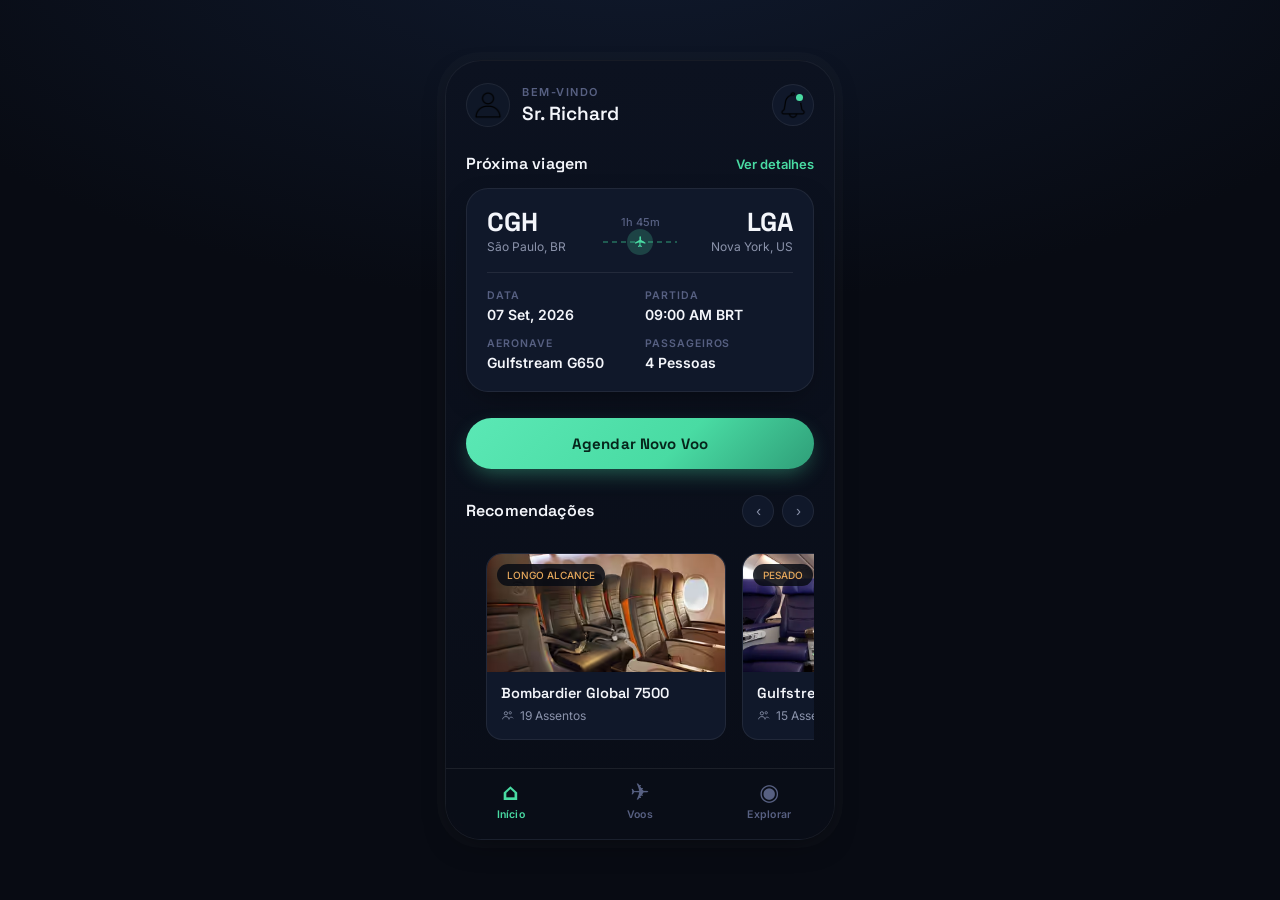
==== commit fa646efa: "Polimento final" ====
--- a/index.html
+++ b/index.html
@@ -3,7 +3,7 @@
 <head>
     <meta charset="UTF-8">
     <meta name="viewport" content="width=device-width, initial-scale=1.0">
-    <title>Document</title>
+    <title>Skyroad - Início</title>
     <link rel="stylesheet" href="css/style.css">
 </head>
 <body>
@@ -80,12 +80,8 @@
                 <div class="headerSection">
                     <h2 id="recomendacoesID">Recomendações</h2>
                     <div class="botaoControle">
-                        <button class="botaoIcone">
-                            <svg width="14" height="14" viewBox="0 0 24 24" fill="none"><path d="M15 6l-6 6 6 6" stroke="currentColor" stroke-width="2" stroke-linecap="round" stroke-linejoin="round"/></svg>
-                        </button>
-                        <button class="botaoIcone">
-                            <svg width="14" height="14" viewBox="0 0 24 24" fill="none"><path d="M9 6l6 6-6 6" stroke="currentColor" stroke-width="2" stroke-linecap="round" stroke-linejoin="round"/></svg>
-                        </button>
+                        <button class="botaoIcone"><span>‹</span></button>
+                        <button class="botaoIcone"><span>›</span></button>
                     </div>
                 </div>
 
@@ -122,18 +118,12 @@
         </main>
 
         <nav class="barraNavegacao">
-            <a href="index.html" class="is-active">
-                <svg width="19" height="19" viewBox="0 0 24 24" fill="none"><path d="M4 11.5 12 4l8 7.5" stroke="currentColor" stroke-width="1.7" stroke-linecap="round" stroke-linejoin="round"/><path d="M6 10v9h12v-9" stroke="currentColor" stroke-width="1.7" stroke-linecap="round" stroke-linejoin="round"/></svg>
-                Início
-            </a>
+            <a href="index.html" class="selecionado">
+                <span class="iconeNavegacao">⌂</span>Início</a>
             <a href="voos.html">
-                <svg width="19" height="19" viewBox="0 0 24 24" fill="none"><path d="M21 16v-2l-8-5V4a1.5 1.5 0 0 0-3 0v5l-8 5v2l8-2.5V19l-2.5 1.5V22l3.5-1 3.5 1v-1.5L12 19v-5.5l9 2.5Z" stroke="currentColor" stroke-width="1.3" stroke-linejoin="round"/></svg>
-                Voos
-            </a>
-            <a href="explorar.html">
-                <svg width="19" height="19" viewBox="0 0 24 24" fill="none"><circle cx="12" cy="12" r="9" stroke="currentColor" stroke-width="1.7"/><path d="m15 9-2 6-6 2 2-6 6-2Z" stroke="currentColor" stroke-width="1.5" stroke-linejoin="round"/></svg>
-                Explorar
-            </a>
+                <span class="iconeNavegacao">✈</span>Voos</a>
+            <a href="aeronaves.html">
+                <span class="iconeNavegacao">◉</span>Explorar</a>
         </nav>
 
     </div>
--- a/css/style.css
+++ b/css/style.css
@@ -1,230 +1,230 @@
 @import url('https://fonts.googleapis.com/css2?family=Space+Grotesk:wght@500;600;700&family=Inter:wght@400;500;600;700&display=swap');
 
 :root{
-  --fundo: #080b13;
-  --fundo-glow: radial-gradient(120% 80% at 50% -10%, #101a2e 0%, #080b13 55%);
-  --card: #10182a;
-  --card-alt: #131d33;
-  --card-border: rgba(255, 255, 255, 0.07);
-  --divider: rgba(255, 255, 255, 0.08);
-
-  --accent: #49dba3;
-  --accent-dim: #2f9e78;
-  --accent-soft: rgba(73, 219, 163, 0.12);
-  --accent-soft-strong: rgba(73, 219, 163, 0.22);
-
-  --gold: #e6a85c;
-  --gold-soft: rgba(230, 168, 92, 0.15);
-
-  --texto-primario: #f4f6fb;
-  --texto-secundario: #8b93ab;
-  --texto-terciario: #576082;
-
-  --raio-lg: 22px;
-  --raio-md: 16px;
-  --raio-sm: 10px;
-  --raio-pill: 999px;
-
-  --shadow-card: 0 10px 30px -12px rgba(0, 0, 0, 0.55);
-  --shadow-btn: 0 8px 22px -6px rgba(73, 219, 163, 0.45);
-
-  color-scheme: dark;
+    --fundo: #080b13;
+    --fundo-glow: radial-gradient(120% 80% at 50% -10%, #101a2e 0%, #080b13 55%);
+    --card: #10182a;
+    --card-alt: #131d33;
+    --card-border: rgba(255, 255, 255, 0.07);
+    --divider: rgba(255, 255, 255, 0.08);
+
+    --accent: #49dba3;
+    --accent-dim: #2f9e78;
+    --accent-soft: rgba(73, 219, 163, 0.12);
+    --accent-soft-strong: rgba(73, 219, 163, 0.22);
+
+    --gold: #e6a85c;
+    --gold-soft: rgba(230, 168, 92, 0.15);
+
+    --texto-primario: #f4f6fb;
+    --texto-secundario: #8b93ab;
+    --texto-terciario: #576082;
+
+    --raio-lg: 22px;
+    --raio-md: 16px;
+    --raio-sm: 10px;
+    --raio-pill: 999px;
+
+    --shadow-card: 0 10px 30px -12px rgba(0, 0, 0, 0.55);
+    --shadow-btn: 0 8px 22px -6px rgba(73, 219, 163, 0.45);
+
+    color-scheme: dark;
 }
 
 *{
-  box-sizing: border-box;
-  margin: 0;
-  padding: 0;
+    box-sizing: border-box;
+    margin: 0;
+    padding: 0;
 }
 
 html{
-  -webkit-tap-highlight-color: transparent;
+    -webkit-tap-highlight-color: transparent;
 }
 
 body{
-  min-height: 100vh;
-  background: var(--fundo-glow), var(--fundo);
-  color: var(--texto-primario);
-  font-family: 'Inter', system-ui, sans-serif;
-  display: grid;
-  place-items: start center;
-  padding: 32px 16px;
+    min-height: 100vh;
+    background: var(--fundo-glow), var(--fundo);
+    color: var(--texto-primario);
+    font-family: 'Inter', system-ui, sans-serif;
+    display: grid;
+    place-items: start center;
+    padding: 32px 16px;
 }
 
 img{
-  width: 70%;
-  max-width: 100%;
-  display: block;
+    width: 70%;
+    max-width: 100%;
+    display: block;
 }
 
 a{
-  color: inherit;
-  text-decoration: none;
+    color: inherit;
+    text-decoration: none;
 }
 
 button{
-  font-family: inherit;
-  cursor: pointer;
+    font-family: inherit;
+    cursor: pointer;
 }
 
 .app{
-  width: 100%;
-  max-width: 390px;
-  min-height: 780px;
-  background: linear-gradient(180deg, #0c1220 0%, #090d17 100%);
-  border: 1px solid rgba(255, 255, 255, 0.06);
-  border-radius: 36px;
-  box-shadow: var(--shadow-card), 0 0 0 8px rgba(255, 255, 255, 0.015);
-  display: grid;
-  grid-template-rows: auto 1fr auto;
-  overflow: hidden;
-  position: relative;
-}
-
-.app__scroll {
-  overflow-y: auto;
-  padding: 22px 20px 12px;
-  display: flex;
-  flex-direction: column;
-  gap: 26px;
-}
-
-.app__scroll::-webkit-scrollbar {
-  display: none;
+    width: 100%;
+    max-width: 390px;
+    min-height: 780px;
+    background: linear-gradient(180deg, #0c1220 0%, #090d17 100%);
+    border: 1px solid rgba(255, 255, 255, 0.06);
+    border-radius: 36px;
+    box-shadow: var(--shadow-card), 0 0 0 8px rgba(255, 255, 255, 0.015);
+    display: grid;
+    grid-template-rows: auto 1fr auto;
+    overflow: hidden;
+    position: relative;
+}
+
+.scroll {
+    overflow-y: auto;
+    padding: 22px 20px 12px;
+    display: flex;
+    flex-direction: column;
+    gap: 26px;
+}
+
+.scroll::-webkit-scrollbar {
+    display: none;
 }
 
 .scroll{ /*main*/
-  overflow-y: auto;
-  padding: 22px 20px 12px;
-  display: flex;
-  flex-direction: column;
-  gap: 26px;
+    overflow-y: auto;
+    padding: 22px 20px 12px;
+    display: flex;
+    flex-direction: column;
+    gap: 26px;
 }
 
 .cabecalho{
-  display: flex;
-  align-items: center;
-  justify-content: space-between;
-  gap: 12px;
-  padding: 22px 20px 4px;
+    display: flex;
+    align-items: center;
+    justify-content: space-between;
+    gap: 12px;
+    padding: 22px 20px 4px;
 }
 
 .cabecalho h1{
-  font-family: 'Space Grotesk', sans-serif;
-  font-size: 19px;
-  font-weight: 600;
-  margin-top: 2px;
+    font-family: 'Space Grotesk', sans-serif;
+    font-size: 19px;
+    font-weight: 600;
+    margin-top: 2px;
 }
 
 .cabecalhoConta{
-  display: flex;
-  align-items: center;
-  gap: 12px;
+    display: flex;
+    align-items: center;
+    gap: 12px;
 }
 
 .avatar{
-  width: 44px;
-  height: 44px;
-  border-radius: 50%;
-  background: #0f1727;
-  border: 1px solid var(--card-border);
-  display: grid;
-  place-items: center;
-  color: var(--texto-terciario);
-  flex-shrink: 0;
+    width: 44px;
+    height: 44px;
+    border-radius: 50%;
+    background: #0f1727;
+    border: 1px solid var(--card-border);
+    display: grid;
+    place-items: center;
+    color: var(--texto-terciario);
+    flex-shrink: 0;
 }
 
 .fonte1{
-  font-size: 11px;
-  letter-spacing: 0.14em;
-  text-transform: uppercase;
-  color: var(--texto-terciario);
-  font-weight: 600;
+    font-size: 11px;
+    letter-spacing: 0.14em;
+    text-transform: uppercase;
+    color: var(--texto-terciario);
+    font-weight: 600;
 }
 
 .botaoIcone{
-  width: 42px;
-  height: 42px;
-  border-radius: 50%;
-  border: 1px solid var(--card-border);
-  background: var(--card);
-  display: grid;
-  place-items: center;
-  color: var(--texto-secundario);
-  position: relative;
+    width: 42px;
+    height: 42px;
+    border-radius: 50%;
+    border: 1px solid var(--card-border);
+    background: var(--card);
+    display: grid;
+    place-items: center;
+    color: var(--texto-secundario);
+    position: relative;
 }
 
 .botaoIcone:hover{
-  background: var(--card-alt);
-  color: var(--texto-primario);
-  transform: translateY(-1px);
+    background: var(--card-alt);
+    color: var(--texto-primario);
+    transform: translateY(-1px);
 }
 
 .botaoIcone .novaMensagem{
-  position: absolute;
-  top: 9px;
-  right: 10px;
-  width: 7px;
-  height: 7px;
-  border-radius: 50%;
-  background: var(--accent);
-  box-shadow: 0 0 0 2px var(--card);
+    position: absolute;
+    top: 9px;
+    right: 10px;
+    width: 7px;
+    height: 7px;
+    border-radius: 50%;
+    background: var(--accent);
+    box-shadow: 0 0 0 2px var(--card);
 }
 
 .botaoVoltar{
-  width: 40px;
-  height: 40px;
-  border-radius: 50%;
-  border: 1px solid var(--card-border);
-  background: var(--card);
-  display: grid;
-  place-items: center;
-  color: var(--texto-primario);
-  transition: background 0.2s ease, transform 0.15s ease;
+    width: 40px;
+    height: 40px;
+    border-radius: 50%;
+    border: 1px solid var(--card-border);
+    background: var(--card);
+    display: grid;
+    place-items: center;
+    color: var(--texto-primario);
+    transition: background 0.2s ease, transform 0.15s ease;
 }
 
 .botaoVoltar:hover{
-  background: var(--card-alt);
-  transform: translateX(-2px);
-}
-
-.cabecalho--centered{
-  justify-content: flex-start;
-}
-
-.cabecalho--centered h1{
-  flex: 1;
-  text-align: center;
-  margin-right: 40px;
+    background: var(--card-alt);
+    transform: translateX(-2px);
+}
+
+.cabecalhoCentralizado{
+    justify-content: flex-start;
+}
+
+.cabecalhoCentralizado h1{
+    flex: 1;
+    text-align: center;
+    margin-right: 40px;
 }
 
 /* ==========================================================================
-   Section headings
-   ========================================================================== */
+      Section headings
+      ========================================================================== */
 
 .headerSection {
-  display: flex;
-  align-items: baseline;
-  justify-content: space-between;
-  margin-bottom: 14px;
+    display: flex;
+    align-items: baseline;
+    justify-content: space-between;
+    margin-bottom: 14px;
 }
 
 .headerSection h2 {
-  font-family: 'Space Grotesk', sans-serif;
-  font-size: 16px;
-  font-weight: 600;
-  letter-spacing: 0.01em;
+    font-family: 'Space Grotesk', sans-serif;
+    font-size: 16px;
+    font-weight: 600;
+    letter-spacing: 0.01em;
 }
 
 .verDetalhes {
-  font-size: 13px;
-  font-weight: 600;
-  color: var(--accent);
-  transition: opacity 0.2s ease;
+    font-size: 13px;
+    font-weight: 600;
+    color: var(--accent);
+    transition: opacity 0.2s ease;
 }
 
 .verDetalhes:hover {
-  opacity: 0.75;
+    opacity: 0.75;
 }
 
 .verDetalhesFormat{
@@ -234,853 +234,882 @@
 }
 
 /* ==========================================================================
-   Flight card — signature component
-   ========================================================================== */
+      Flight card — signature component
+      ========================================================================== */
 
 .boxVoo {
-  background: var(--card);
-  border: 1px solid var(--card-border);
-  border-radius: var(--raio-lg);
-  padding: 20px;
-  box-shadow: var(--shadow-card);
+    background: var(--card);
+    border: 1px solid var(--card-border);
+    border-radius: var(--raio-lg);
+    padding: 20px;
+    box-shadow: var(--shadow-card);
 }
 
 .boxVooRota {
-  display: grid;
-  grid-template-columns: 1fr auto 1fr;
-  align-items: center;
-  gap: 10px;
+    display: grid;
+    grid-template-columns: 1fr auto 1fr;
+    align-items: center;
+    gap: 10px;
 }
 
 .boxVooPartida {
-  display: flex;
-  flex-direction: column;
-  gap: 4px;
+    display: flex;
+    flex-direction: column;
+    gap: 4px;
 }
 
 .boxVooPartida--end {
-  align-items: flex-end;
-  text-align: right;
+    align-items: flex-end;
+    text-align: right;
 }
 
 .boxVooAeroporto {
-  font-family: 'Space Grotesk', sans-serif;
-  font-size: 26px;
-  font-weight: 700;
-  line-height: 1;
+    font-family: 'Space Grotesk', sans-serif;
+    font-size: 26px;
+    font-weight: 700;
+    line-height: 1;
 }
 
 .boxVooCidade {
-  font-size: 12px;
-  color: var(--texto-secundario);
+    font-size: 12px;
+    color: var(--texto-secundario);
 }
 
 .caminho {
-  display: flex;
-  flex-direction: column;
-  align-items: center;
-  gap: 6px;
-  min-width: 74px;
+    display: flex;
+    flex-direction: column;
+    align-items: center;
+    gap: 6px;
+    min-width: 74px;
 }
 
 .caminhoDuracao {
-  font-size: 11px;
-  color: var(--texto-terciario);
-  font-weight: 500;
+    font-size: 11px;
+    color: var(--texto-terciario);
+    font-weight: 500;
 }
 
 .caminhoLinha {
-  position: relative;
-  width: 100%;
-  height: 14px;
-  display: flex;
-  align-items: center;
+    position: relative;
+    width: 100%;
+    height: 14px;
+    display: flex;
+    align-items: center;
 }
 
 .caminhoLinha::before {
-  content: '';
-  position: absolute;
-  left: 0;
-  right: 0;
-  top: 50%;
-  height: 1px;
-  background: repeating-linear-gradient(90deg, var(--accent-dim) 0 5px, transparent 5px 9px);
-  transform: translateY(-50%);
+    content: '';
+    position: absolute;
+    left: 0;
+    right: 0;
+    top: 50%;
+    height: 1px;
+    background: repeating-linear-gradient(90deg, var(--accent-dim) 0 5px, transparent 5px 9px);
+    transform: translateY(-50%);
 }
 
 .caminhoAviao {
-  position: relative;
-  margin: 0 auto;
-  width: 26px;
-  height: 26px;
-  border-radius: 50%;
-  background: var(--accent-soft-strong);
-  display: grid;
-  place-items: center;
-  color: var(--accent);
+    position: relative;
+    margin: 0 auto;
+    width: 26px;
+    height: 26px;
+    border-radius: 50%;
+    background: var(--accent-soft-strong);
+    display: grid;
+    place-items: center;
+    color: var(--accent);
 }
 
 .boxVooDados {
-  display: grid;
-  grid-template-columns: 1fr 1fr;
-  gap: 14px 10px;
-  margin-top: 18px;
-  padding-top: 16px;
-  border-top: 1px solid var(--divider);
+    display: grid;
+    grid-template-columns: 1fr 1fr;
+    gap: 14px 10px;
+    margin-top: 18px;
+    padding-top: 16px;
+    border-top: 1px solid var(--divider);
 }
 
 .boxVooDadosNome {
-  font-size: 10.5px;
-  letter-spacing: 0.09em;
-  text-transform: uppercase;
-  color: var(--texto-terciario);
-  font-weight: 600;
-  margin-bottom: 4px;
+    font-size: 10.5px;
+    letter-spacing: 0.09em;
+    text-transform: uppercase;
+    color: var(--texto-terciario);
+    font-weight: 600;
+    margin-bottom: 4px;
 }
 
 .boxVooDadosValor {
-  font-size: 14px;
-  font-weight: 600;
+    font-size: 14px;
+    font-weight: 600;
 }
 
 .boxVooDadosValor--accent {
-  color: var(--accent);
+    color: var(--accent);
 }
 
 /* ==========================================================================
-   Buttons
-   ========================================================================== */
+      Buttons
+      ========================================================================== */
 
 .botao {
-  display: flex;
-  align-items: center;
-  justify-content: center;
-  gap: 8px;
-  width: 100%;
-  border: none;
-  border-radius: var(--raio-pill);
-  padding: 16px 20px;
-  font-size: 15px;
-  font-weight: 700;
-  font-family: 'Space Grotesk', sans-serif;
-  letter-spacing: 0.01em;
-  transition: transform 0.15s ease, box-shadow 0.2s ease, filter 0.2s ease;
+    display: flex;
+    align-items: center;
+    justify-content: center;
+    gap: 8px;
+    width: 100%;
+    border: none;
+    border-radius: var(--raio-pill);
+    padding: 16px 20px;
+    font-size: 15px;
+    font-weight: 700;
+    font-family: 'Space Grotesk', sans-serif;
+    letter-spacing: 0.01em;
+    transition: transform 0.15s ease, box-shadow 0.2s ease, filter 0.2s ease;
 }
 
 .botaoPrimario {
-  background: linear-gradient(135deg, #5be8b5, var(--accent) 60%, var(--accent-dim));
-  color: #06251b;
-  box-shadow: var(--shadow-btn);
+    background: linear-gradient(135deg, #5be8b5, var(--accent) 60%, var(--accent-dim));
+    color: #06251b;
+    box-shadow: var(--shadow-btn);
 }
 
 .botaoPrimario:hover {
-  transform: translateY(-2px);
-  filter: brightness(1.05);
+    transform: translateY(-2px);
+    filter: brightness(1.05);
 }
 
 .botaoPrimario:active {
-  transform: translateY(0);
+    transform: translateY(0);
 }
 
 .botaoMargin{
-  margin-top: 18px;
-}
-
-.botaoFantasma {
-  background: transparent;
-  border: 1px solid var(--card-border);
-  color: var(--texto-primario);
-}
-
-.botaoFantasma:hover {
-  background: var(--card-alt);
-}
-
-.botao--mini {
-  width: auto;
-  padding: 8px 18px;
-  font-size: 12px;
-  margin-top: 14px;
+    margin-top: 18px;
 }
 
 /* ==========================================================================
-   Recommendations controle
-   ========================================================================== */
+      Recommendations controle
+      ========================================================================== */
 
 .botaoControle {
-  display: flex;
-  gap: 8px;
+    display: flex;
+    gap: 8px;
 }
 
 .botaoControle .botaoIcone {
-  width: 32px;
-  height: 32px;
+    width: 32px;
+    height: 32px;
 }
 
 .controle {
-  display: flex;
-  gap: 16px;
-  overflow-x: auto;
-  padding: 12px 20px 8px;
+    display: flex;
+    gap: 16px;
+    overflow-x: auto;
+    padding: 12px 20px 8px;
 }
 
 .controle::-webkit-scrollbar {
-  display: none;
+    display: none;
 }
 
 .jetCard {
-  flex: 0 0 78%;
-  scroll-snap-align: start;
-  background: var(--card);
-  border: 1px solid var(--card-border);
-  border-radius: var(--raio-md);
-  overflow: hidden;
-  transition: transform 0.2s ease, border-color 0.2s ease;
+    flex: 0 0 78%;
+    scroll-snap-align: start;
+    background: var(--card);
+    border: 1px solid var(--card-border);
+    border-radius: var(--raio-md);
+    overflow: hidden;
+    transition: transform 0.2s ease, border-color 0.2s ease;
 }
 
 .jetCard:hover {
-  transform: translateY(-3px);
-  border-color: var(--accent-dim);
+    transform: translateY(-3px);
+    border-color: var(--accent-dim);
 }
 
 .jetCardFoto {
-  position: relative;
-  height: 118px;
-  overflow: hidden;
+    position: relative;
+    height: 118px;
+    overflow: hidden;
 }
 
 .jetCardFotoImg {
-  width: 100%;
-  height: 100%;
-  display: block;
-  object-fit: cover;
+    width: 100%;
+    height: 100%;
+    display: block;
+    object-fit: cover;
 }
 
 .jetCardFeatured {
-  position: absolute;
-  top: 10px;
-  left: 10px;
-  z-index: 2;
-  padding: 5px 10px;
-  border-radius: 999px;
-  background: rgba(8, 11, 19, 0.85);
-  color: #e6a85c;
-  font-size: 10px;
-  font-weight: 500;
+    position: absolute;
+    top: 10px;
+    left: 10px;
+    z-index: 2;
+    padding: 5px 10px;
+    border-radius: 999px;
+    background: rgba(8, 11, 19, 0.85);
+    color: #e6a85c;
+    font-size: 10px;
+    font-weight: 500;
 }
 
 .jetCardBody {
-  padding: 12px 14px 16px;
+    padding: 12px 14px 16px;
 }
 
 .jetCardBody h3 {
-  font-family: 'Space Grotesk', sans-serif;
-  font-size: 14.5px;
-  font-weight: 600;
-  margin-bottom: 6px;
+    font-family: 'Space Grotesk', sans-serif;
+    font-size: 14.5px;
+    font-weight: 600;
+    margin-bottom: 6px;
 }
 
 .jetCardAssentos {
-  display: flex;
-  align-items: center;
-  gap: 6px;
-  font-size: 12px;
-  color: var(--texto-secundario);
+    display: flex;
+    align-items: center;
+    gap: 6px;
+    font-size: 12px;
+    color: var(--texto-secundario);
 }
 
 /* ==========================================================================
-   Bottom navigation
-   ========================================================================== */
+      Bottom navigation
+      ========================================================================== */
 
 .barraNavegacao {
-  display: grid;
-  grid-template-columns: repeat(3, 1fr);
-  border-top: 1px solid var(--divider);
-  background: rgba(10, 14, 24, 0.9);
-  backdrop-filter: blur(10px);
+    display: grid;
+    grid-template-columns: repeat(3, 1fr);
+    border-top: 1px solid var(--divider);
+    background: rgba(10, 14, 24, 0.9);
+    backdrop-filter: blur(10px);
 }
 
 .barraNavegacao a {
-  display: flex;
-  flex-direction: column;
-  align-items: center;
-  gap: 5px;
-  padding: 14px 0 18px;
-  color: var(--texto-terciario);
-  font-size: 10.5px;
-  font-weight: 600;
-  letter-spacing: 0.02em;
-  transition: color 0.2s ease;
+    display: flex;
+    flex-direction: column;
+    align-items: center;
+    gap: 5px;
+    padding: 14px 0 18px;
+    color: var(--texto-terciario);
+    font-size: 10.5px;
+    font-weight: 600;
+    letter-spacing: 0.02em;
+    transition: color 0.2s ease;
 }
 
 .barraNavegacao a svg {
-  transition: transform 0.2s ease;
+    transition: transform 0.2s ease;
 }
 
 .barraNavegacao a:hover {
-  color: var(--texto-secundario);
-}
-
-.barraNavegacao a.is-active {
-  color: var(--accent);
-}
-
-.barraNavegacao a.is-active svg {
-  transform: translateY(-2px);
+    color: var(--texto-secundario);
+}
+
+.barraNavegacao a.selecionado {
+    color: var(--accent);
+}
+
+.barraNavegacao a.selecionado svg {
+    transform: translateY(-2px);
 }
 
 /* ==========================================================================
-   Screen: Voos agendados (flight list)
-   ========================================================================== */
-
-.flight-list {
-  display: flex;
-  flex-direction: column;
-}
-
-.status-pill {
-  font-size: 10.5px;
-  font-weight: 700;
-  letter-spacing: 0.06em;
-  text-transform: uppercase;
+      Screen: Voos agendados (flight list)
+      ========================================================================== */
+
+.listaVoos {
+    display: flex;
+    flex-direction: column;
+    gap: 20px;
+}
+
+.aeroportoDetalhe {
+    font-size: 19px;
+}
+
+.caminhoCurto {
+    min-width: 44px;
+}
+
+.visualmenteOculto {
+    position: absolute;
+    left: -9999px;
+}
+
+.tituloPequeno {
+    color: var(--texto-terciario);
+    font-size: 12px;
+    letter-spacing: 0.08em;
+    text-transform: uppercase;
 }
 
 /* ==========================================================================
-   Screen: Confirme o voo
-   ========================================================================== */
-
-.confirm-hero {
-  text-align: center;
-  display: flex;
-  flex-direction: column;
-  align-items: center;
-  gap: 10px;
-}
-
-.confirm-hero__check {
-  width: 58px;
-  height: 58px;
-  border-radius: 50%;
-  background: var(--accent-soft);
-  border: 1px solid var(--accent-soft-strong);
-  display: grid;
-  place-items: center;
-  color: var(--accent);
-  margin-bottom: 4px;
-}
-
-.confirm-hero h1 {
-  font-family: 'Space Grotesk', sans-serif;
-  font-size: 21px;
-  font-weight: 700;
-}
-
-.confirm-hero p {
-  font-size: 13px;
-  color: var(--texto-secundario);
-  max-width: 260px;
-}
-
-.detail-card {
-  background: var(--card);
-  border: 1px solid var(--card-border);
-  border-radius: var(--raio-lg);
-  overflow: hidden;
-  box-shadow: var(--shadow-card);
-}
-
-.detail-card__route {
-  padding: 20px 20px 16px;
-}
-
-.detail-card__origin-label,
-.detail-card__dest-label {
-  font-size: 10.5px;
-  letter-spacing: 0.08em;
-  text-transform: uppercase;
-  color: var(--texto-terciario);
-  font-weight: 600;
-  margin-bottom: 4px;
-}
-
-.detail-row {
-  display: flex;
-  align-items: center;
-  gap: 12px;
-  padding: 14px 20px;
-  border-top: 1px solid var(--divider);
-}
-
-.detail-row__icon {
-  width: 38px;
-  height: 38px;
-  border-radius: var(--raio-sm);
-  background: var(--accent-soft);
-  color: var(--accent);
-  display: grid;
-  place-items: center;
-  flex-shrink: 0;
-}
-
-.detail-row__label {
-  font-size: 10.5px;
-  letter-spacing: 0.06em;
-  text-transform: uppercase;
-  color: var(--texto-terciario);
-  font-weight: 600;
-  margin-bottom: 3px;
-}
-
-.detail-row__value {
-  font-size: 14px;
-  font-weight: 600;
-}
-
-.detail-card__photo {
-  height: 150px;
-  border-top: 1px solid var(--divider);
-}
-
-.price-card {
-  background: var(--card);
-  border: 1px solid var(--card-border);
-  border-radius: var(--raio-lg);
-  padding: 18px 20px;
-}
-
-.price-row {
-  display: flex;
-  justify-content: space-between;
-  font-size: 13.5px;
-  color: var(--texto-secundario);
-  padding: 7px 0;
-}
-
-.price-row--total {
-  border-top: 1px solid var(--divider);
-  margin-top: 8px;
-  padding-top: 14px;
-  font-size: 15px;
-  font-weight: 700;
-  color: var(--texto-primario);
-}
-
-.price-row--total span:last-child {
-  color: var(--accent);
+      Screen: Confirme o voo
+      ========================================================================== */
+
+.confirmacaoDestaque {
+    text-align: center;
+    display: flex;
+    flex-direction: column;
+    align-items: center;
+    gap: 10px;
+}
+
+.confirmacaoIcone {
+    width: 58px;
+    height: 58px;
+    border-radius: 50%;
+    background: var(--accent-soft);
+    border: 1px solid var(--accent-soft-strong);
+    display: grid;
+    place-items: center;
+    color: var(--accent);
+    margin-bottom: 4px;
+}
+
+.confirmacaoDestaque h1 {
+    font-family: 'Space Grotesk', sans-serif;
+    font-size: 21px;
+    font-weight: 700;
+}
+
+.confirmacaoDestaque p {
+    font-size: 13px;
+    color: var(--texto-secundario);
+    max-width: 260px;
+}
+
+.boxDetalhes {
+    background: var(--card);
+    border: 1px solid var(--card-border);
+    border-radius: var(--raio-lg);
+    overflow: hidden;
+    box-shadow: var(--shadow-card);
+}
+
+.boxDetalhesRota {
+    padding: 20px 20px 16px;
+}
+
+.rotaVoo {
+    display: grid;
+    grid-template-columns: 1fr auto 1fr;
+    align-items: center;
+    gap: 12px;
+}
+
+.rotaVooPonto {
+    display: flex;
+    flex-direction: column;
+    gap: 4px;
+}
+
+.rotaVooPontoFinal {
+    align-items: flex-end;
+    text-align: right;
+}
+
+.boxDetalhesOrigemNome,
+.boxDetalhesDestinoNome {
+    font-size: 10.5px;
+    letter-spacing: 0.08em;
+    text-transform: uppercase;
+    color: var(--texto-terciario);
+    font-weight: 600;
+    margin-bottom: 4px;
+}
+
+.linhaDetalhe {
+    display: flex;
+    align-items: center;
+    gap: 12px;
+    padding: 14px 20px;
+    border-top: 1px solid var(--divider);
+}
+
+.linhaDetalheIcone {
+    width: 38px;
+    height: 38px;
+    border-radius: var(--raio-sm);
+    background: var(--accent-soft);
+    color: var(--accent);
+    display: grid;
+    place-items: center;
+    flex-shrink: 0;
+}
+
+.linhaDetalheNome {
+    font-size: 10.5px;
+    letter-spacing: 0.06em;
+    text-transform: uppercase;
+    color: var(--texto-terciario);
+    font-weight: 600;
+    margin-bottom: 3px;
+}
+
+.linhaDetalheValor {
+    font-size: 14px;
+    font-weight: 600;
+}
+
+.boxDetalhesFoto {
+    height: 150px;
+    border-top: 1px solid var(--divider);
+}
+
+.cabin-art {
+    display: block;
+    width: 100%;
+    height: 100%;
+}
+
+.boxPreco {
+    background: var(--card);
+    border: 1px solid var(--card-border);
+    border-radius: var(--raio-lg);
+    padding: 18px 20px;
+}
+
+.linhaPreco {
+    display: flex;
+    justify-content: space-between;
+    font-size: 13.5px;
+    color: var(--texto-secundario);
+    padding: 7px 0;
+}
+
+.linhaPrecoTotal {
+    border-top: 1px solid var(--divider);
+    margin-top: 8px;
+    padding-top: 14px;
+    font-size: 15px;
+    font-weight: 700;
+    color: var(--texto-primario);
+}
+
+.linhaPrecoTotal span:last-child {
+    color: var(--accent);
 }
 
 /* ==========================================================================
-   Screen: Explorar (select destination)
-   ========================================================================== */
-
-.search-field {
-  display: flex;
-  align-items: center;
-  gap: 10px;
-  background: var(--card);
-  border: 1px solid var(--card-border);
-  border-radius: var(--raio-pill);
-  padding: 14px 18px;
-  color: var(--texto-terciario);
-}
-
-.search-field input {
-  border: none;
-  background: transparent;
-  outline: none;
-  color: var(--texto-primario);
-  font-family: inherit;
-  font-size: 14px;
-  width: 100%;
-}
-
-.search-field input::placeholder {
-  color: var(--texto-terciario);
-}
-
-.destination-grid {
-  display: grid;
-  grid-template-columns: repeat(3, 1fr);
-  gap: 12px;
-}
-
-.destination-card {
-  background: var(--card);
-  border: 1px solid var(--card-border);
-  border-radius: var(--raio-md);
-  padding: 16px 10px;
-  display: flex;
-  flex-direction: column;
-  align-items: center;
-  gap: 10px;
-  text-align: center;
-  transition: transform 0.2s ease, border-color 0.2s ease, opacity 0.2s ease;
-}
-
-.destination-card:hover {
-  transform: translateY(-3px);
-  border-color: var(--accent-dim);
-}
-
-.destination-card__icon {
-  width: 40px;
-  height: 40px;
-  border-radius: 50%;
-  background: var(--accent-soft);
-  color: var(--accent);
-  display: grid;
-  place-items: center;
-}
-
-.destination-card__code {
-  font-family: 'Space Grotesk', sans-serif;
-  font-size: 14px;
-  font-weight: 700;
-}
-
-.destination-card__city {
-  font-size: 10.5px;
-  color: var(--texto-terciario);
-}
-
-.destination-card--muted {
-  opacity: 0.45;
-  border-style: dashed;
-}
-
-.destination-card--muted .destination-card__icon {
-  background: rgba(255, 255, 255, 0.05);
-  color: var(--texto-terciario);
-}
-
-.destination-card--muted:hover {
-  transform: none;
-  border-color: var(--card-border);
+      Screen: Explorar (select destination)
+      ========================================================================== */
+
+.campoBusca {
+    display: flex;
+    align-items: center;
+    gap: 10px;
+    background: var(--card);
+    border: 1px solid var(--card-border);
+    border-radius: var(--raio-pill);
+    padding: 14px 18px;
+    color: var(--texto-terciario);
+}
+
+.campoBusca input {
+    border: none;
+    background: transparent;
+    outline: none;
+    color: var(--texto-primario);
+    font-family: inherit;
+    font-size: 14px;
+    width: 100%;
+}
+
+.campoBusca input::placeholder {
+    color: var(--texto-terciario);
+}
+
+.destinosGrid {
+    display: grid;
+    grid-template-columns: repeat(3, 1fr);
+    gap: 12px;
+}
+
+.destinoCard {
+    background: var(--card);
+    border: 1px solid var(--card-border);
+    border-radius: var(--raio-md);
+    padding: 16px 10px;
+    display: flex;
+    flex-direction: column;
+    align-items: center;
+    gap: 10px;
+    text-align: center;
+    transition: transform 0.2s ease, border-color 0.2s ease, opacity 0.2s ease;
+}
+
+.destinoCard:hover {
+    transform: translateY(-3px);
+    border-color: var(--accent-dim);
+}
+
+.destinoCardIcone {
+    width: 40px;
+    height: 40px;
+    border-radius: 50%;
+    background: var(--accent-soft);
+    color: var(--accent);
+    display: grid;
+    place-items: center;
+}
+
+.destinoCardCodigo {
+    font-family: 'Space Grotesk', sans-serif;
+    font-size: 14px;
+    font-weight: 700;
+}
+
+.destinoCardCidade {
+    font-size: 10.5px;
+    color: var(--texto-terciario);
+}
+
+.destinoCardDesativado {
+    opacity: 0.45;
+    border-style: dashed;
+}
+
+.destinoCardDesativado .destinoCardIcone {
+    background: rgba(255, 255, 255, 0.05);
+    color: var(--texto-terciario);
+}
+
+.destinoCardDesativado:hover {
+    transform: none;
+    border-color: var(--card-border);
 }
 
 /* ==========================================================================
-   Responsive — mobile
-   ========================================================================== */
+      Responsive — mobile
+      ========================================================================== */
 
 @media (max-width: 420px) {
-  body {
-    padding: 0;
-  }
-
-  .app {
-    max-width: 100%;
+    body {
+        padding: 0;
+    }
+
+    .app {
+        max-width: 100%;
+        min-height: 100vh;
+        border-radius: 0;
+        border: none;
+    }
+
+    .jetCard {
+        flex-basis: 82%;
+    }
+}
+
+@media (min-width: 720px) {
+    body {
+        align-content: center;
+        min-height: 100vh;
+    }
+}
+
+/* ========================================================================== 
+      Telas do fluxo de agendamento
+      ========================================================================== */
+
+.appAeronaves,
+.appCalendario,
+.appResumo {
+    min-height: min(860px, 100vh);
+    background: #071127;
+}
+
+.appAeronaves .cabecalho,
+.appCalendario .cabecalho,
+.appResumo .cabecalho {
+    padding: 42px 22px 14px;
+}
+
+.appAeronaves .cabecalho h1,
+.appCalendario .cabecalho h1,
+.appResumo .cabecalho h1 {
+    font-family: 'Inter', sans-serif;
+    font-size: 16px;
+    font-weight: 700;
+}
+
+.iconeNavegacao {
+    height: 20px;
+    font-size: 23px;
+    line-height: 18px;
+}
+
+/* Seleção de aeronaves: Grid obrigatório do projeto */
+.appAeronaves {
+    background-image:
+        linear-gradient(rgba(5, 12, 29, .76), rgba(5, 12, 29, .82)),
+        url("..assets/background1.png");
+    background-position: center;
+    background-size: cover;
+}
+
+.telaAeronaves {
+    padding: 0 18px 10px;
+    gap: 0;
+}
+
+.aeronavesGrid {
+    display: grid;
+    grid-template-columns: repeat(2, minmax(0, 1fr));
+    gap: 10px;
+}
+
+.aeronaveCard {
+    min-width: 0;
+    overflow: hidden;
+    background: rgba(8, 19, 49, .94);
+    border: 1px solid rgba(255, 255, 255, .14);
+    border-radius: 22px;
+    transition: transform .2s ease, border-color .2s ease, box-shadow .2s ease;
+}
+
+.aeronaveCard:hover {
+    transform: translateY(-3px);
+    border-color: var(--accent);
+    box-shadow: 0 10px 24px rgba(0, 0, 0, .32);
+}
+
+.aeronaveCard > img {
+    width: 100%;
+    height: 102px;
+    object-fit: cover;
+}
+
+.aeronaveCardBody {
+    display: grid;
+    grid-template-columns: minmax(0, 1fr) auto;
+    align-items: center;
+    gap: 3px 6px;
+    padding: 8px 7px 10px;
+}
+
+.aeronaveCard h2 {
+    overflow: hidden;
+    font-size: 12px;
+    line-height: 1.2;
+    white-space: nowrap;
+    text-overflow: ellipsis;
+}
+
+.aeronaveCard p {
+    grid-column: 1 / -1;
+    color: #a2abc1;
+    font-size: 8.5px;
+    letter-spacing: .14em;
+}
+
+.avaliacao {
+    display: flex;
+    align-items: center;
+    gap: 4px;
+    color: #dce2ee;
+    font-size: 9px;
+    white-space: nowrap;
+}
+
+.avaliacao b {
+    color: #ffd400;
+    font-size: 13px;
+}
+
+/* Calendário */
+.appCalendario {
     min-height: 100vh;
-    border-radius: 0;
-    border: none;
-  }
-
-  .jetCard {
-    flex-basis: 82%;
-  }
-}
-
-@media (min-width: 720px) {
-  body {
-    align-content: center;
-    min-height: 100vh;
-  }
-}
-
-/* ========================================================================== 
-   Telas do fluxo de agendamento
-   ========================================================================== */
-
-.app--aircraft,
-.app--calendar,
-.app--summary {
-  min-height: min(860px, 100vh);
-  background: #071127;
-}
-
-.app--aircraft .cabecalho,
-.app--calendar .cabecalho,
-.app--summary .cabecalho {
-  padding: 42px 22px 14px;
-}
-
-.app--aircraft .cabecalho h1,
-.app--calendar .cabecalho h1,
-.app--summary .cabecalho h1 {
-  font-family: 'Inter', sans-serif;
-  font-size: 16px;
-  font-weight: 700;
-}
-
-.nav-icon {
-  height: 20px;
-  font-size: 23px;
-  line-height: 18px;
-}
-
-/* Seleção de aeronaves: Grid obrigatório do projeto */
-.app--aircraft {
-  background-image:
-    linear-gradient(rgba(5, 12, 29, .76), rgba(5, 12, 29, .82)),
-    url('https://images.unsplash.com/photo-1436491865332-7a61a109cc05?auto=format&fit=crop&w=900&q=75');
-  background-position: center;
-  background-size: cover;
-}
-
-.aircraft-screen {
-  padding: 0 18px 10px;
-  gap: 0;
-}
-
-.aircraft-grid {
-  display: grid;
-  grid-template-columns: repeat(2, minmax(0, 1fr));
-  gap: 10px;
-}
-
-.aircraft-card {
-  min-width: 0;
-  overflow: hidden;
-  background: rgba(8, 19, 49, .94);
-  border: 1px solid rgba(255, 255, 255, .14);
-  border-radius: 22px;
-  transition: transform .2s ease, border-color .2s ease, box-shadow .2s ease;
-}
-
-.aircraft-card:hover {
-  transform: translateY(-3px);
-  border-color: var(--accent);
-  box-shadow: 0 10px 24px rgba(0, 0, 0, .32);
-}
-
-.aircraft-card > img {
-  width: 100%;
-  height: 102px;
-  object-fit: cover;
-}
-
-.aircraft-card__body {
-  display: grid;
-  grid-template-columns: minmax(0, 1fr) auto;
-  align-items: center;
-  gap: 3px 6px;
-  padding: 8px 7px 10px;
-}
-
-.aircraft-card h2 {
-  overflow: hidden;
-  font-size: 12px;
-  line-height: 1.2;
-  white-space: nowrap;
-  text-overflow: ellipsis;
-}
-
-.aircraft-card p {
-  grid-column: 1 / -1;
-  color: #a2abc1;
-  font-size: 8.5px;
-  letter-spacing: .14em;
-}
-
-.rating {
-  display: flex;
-  align-items: center;
-  gap: 4px;
-  color: #dce2ee;
-  font-size: 9px;
-  white-space: nowrap;
-}
-
-.rating b {
-  color: #ffd400;
-  font-size: 13px;
-}
-
-/* Calendário */
-.app--calendar {
-  background-image:
-    linear-gradient(180deg, #06112a 0%, #071632 29%, rgba(8, 23, 52, .50) 53%, #061027 75%),
-    url('https://images.unsplash.com/photo-1436491865332-7a61a109cc05?auto=format&fit=crop&w=900&q=80');
-  background-position: center, center 275px;
-  background-repeat: no-repeat;
-  background-size: cover, auto 360px;
-}
-
-.calendar-screen {
-  padding: 66px 24px 20px;
-  gap: 36px;
-}
-
-.calendar__header {
-  display: flex;
-  align-items: center;
-  gap: 12px;
-  margin-bottom: 24px;
-}
-
-.calendar__header h2 {
-  font-size: 17px;
-  font-weight: 400;
-}
-
-.calendar__header > span {
-  font-size: 30px;
-  line-height: 1;
-}
-
-.calendar__grid {
-  display: grid;
-  grid-template-columns: repeat(7, minmax(0, 1fr));
-  align-items: center;
-  row-gap: 25px;
-  color: #f1f4fa;
-  font-size: 12px;
-}
-
-.calendar__grid > * {
-  display: grid;
-  width: 30px;
-  height: 30px;
-  place-items: center;
-}
-
-.calendar__week {
-  margin-bottom: 8px;
-  color: #a8b0c4;
-  row-gap: 0;
-}
-
-.calendar__week span:first-child {
-  color: #e34c58;
-}
-
-.calendar__selected {
-  border: 1px solid var(--accent);
-  border-radius: 50%;
-  background: rgba(73, 219, 163, .14);
-  color: var(--accent);
-}
-
-.calendar__button,
-.summary-button {
-  border-radius: 15px;
-  background: #5cc4ab;
-  color: #061127;
-  box-shadow: 0 8px 24px rgba(29, 153, 126, .18);
+    background-image:
+        linear-gradient(
+            rgba(6, 17, 42, 0.55),
+            rgba(6, 17, 42, 0.85)
+        ),
+        url("../assets/background1.png");
+    background-size: cover;
+    background-position: center;
+    background-repeat: no-repeat;
+}
+
+.telaCalendario {
+    padding: 66px 24px 20px;
+    gap: 36px;
+}
+
+.calendario {
+    width: 100%;
+}
+
+.calendarioHeader {
+    display: flex;
+    align-items: center;
+    gap: 12px;
+    margin-bottom: 24px;
+}
+
+.calendarioHeader h2 {
+    font-size: 17px;
+    font-weight: 400;
+}
+
+.calendarioHeader > span {
+    font-size: 30px;
+    line-height: 1;
+}
+
+.calendarioGrid {
+    display: grid;
+    grid-template-columns: repeat(7, minmax(0, 1fr));
+    align-items: center;
+    row-gap: 25px;
+    color: #f1f4fa;
+    font-size: 12px;
+}
+
+.calendarioGrid > * {
+    display: grid;
+    width: 30px;
+    height: 30px;
+    place-items: center;
+}
+
+.calendarioSemana {
+    margin-bottom: 8px;
+    color: #a8b0c4;
+    row-gap: 0;
+}
+
+.calendarioSemana span:first-child {
+    color: #e34c58;
+}
+
+.calendarioSelecionado {
+    border: 1px solid var(--accent);
+    border-radius: 50%;
+    background: rgba(73, 219, 163, .14);
+    color: var(--accent);
+}
+
+.calendarioBotao,
+.resumoBotao {
+    border-radius: 15px;
+    background: #5cc4ab;
+    color: #061127;
+    box-shadow: 0 8px 24px rgba(29, 153, 126, .18);
 }
 
 /* Resumo */
-.summary-screen {
-  padding: 8px 24px 28px;
-  gap: 26px;
-}
-
-.summary-route,
-.summary-aircraft,
-.summary-price {
-  border: 1px solid rgba(255, 255, 255, .09);
-  background: rgba(10, 25, 58, .86);
-  box-shadow: 0 14px 30px rgba(0, 0, 0, .18);
-}
-
-.summary-route {
-  display: grid;
-  grid-template-columns: 1fr auto 1fr;
-  align-items: start;
-  gap: 12px;
-  padding: 20px;
-  border-radius: 21px;
-}
-
-.summary-route strong {
-  font-size: 27px;
-}
-
-.summary-route p {
-  margin-top: 4px;
-  color: #a4adc3;
-  font-size: 10px;
-  line-height: 1.6;
-  letter-spacing: .08em;
-}
-
-.summary-route__destination {
-  text-align: right;
-}
-
-.summary-route__arrow {
-  margin-top: 4px;
-  color: var(--accent);
-  font-size: 31px;
-  line-height: 1;
-}
-
-.summary-route__meta {
-  grid-column: 1 / -1;
-  display: flex;
-  justify-content: space-between;
-  margin-top: 2px;
-  padding-top: 14px;
-  border-top: 1px solid rgba(255, 255, 255, .06);
-  font-size: 11px;
-}
-
-.summary-aircraft {
-  overflow: hidden;
-  border-radius: 20px;
-}
-
-.summary-aircraft > img {
-  width: 100%;
-  height: 136px;
-  object-fit: cover;
-}
-
-.summary-aircraft__body {
-  display: flex;
-  align-items: center;
-  justify-content: space-between;
-  padding: 16px;
-}
-
-.summary-aircraft h2 {
-  font-size: 16px;
-}
-
-.summary-aircraft p {
-  margin-top: 3px;
-  color: #9ea8bf;
-  font-size: 9px;
-}
-
-.summary-price {
-  padding: 18px 20px 22px;
-}
-
-.summary-price .price-row {
-  font-size: 11px;
-}
-
-.summary-price .price-row--total {
-  align-items: center;
-  font-size: 15px;
-}
-
-.summary-price .price-row--total strong {
-  color: #4bc69f;
-  font-size: 19px;
+.telaResumo {
+    padding: 8px 24px 28px;
+    gap: 26px;
+}
+
+.resumoRota,
+.resumoAeronave,
+.resumoPreco {
+    border: 1px solid rgba(255, 255, 255, .09);
+    background: rgba(10, 25, 58, .86);
+    box-shadow: 0 14px 30px rgba(0, 0, 0, .18);
+}
+
+.resumoRota {
+    display: grid;
+    grid-template-columns: 1fr auto 1fr;
+    align-items: start;
+    gap: 12px;
+    padding: 20px;
+    border-radius: 21px;
+}
+
+.resumoRota strong {
+    font-size: 27px;
+}
+
+.resumoRota p {
+    margin-top: 4px;
+    color: #a4adc3;
+    font-size: 10px;
+    line-height: 1.6;
+    letter-spacing: .08em;
+}
+
+.resumoRotaDestino {
+    text-align: right;
+}
+
+.resumoRotaSeta {
+    margin-top: 4px;
+    color: var(--accent);
+    font-size: 31px;
+    line-height: 1;
+}
+
+.resumoRotaDados {
+    grid-column: 1 / -1;
+    display: flex;
+    justify-content: space-between;
+    margin-top: 2px;
+    padding-top: 14px;
+    border-top: 1px solid rgba(255, 255, 255, .06);
+    font-size: 11px;
+}
+
+.resumoAeronave {
+    overflow: hidden;
+    border-radius: 20px;
+}
+
+.resumoAeronave > img {
+    width: 100%;
+    height: 136px;
+    object-fit: cover;
+}
+
+.resumoAeronaveBody {
+    display: flex;
+    align-items: center;
+    justify-content: space-between;
+    padding: 16px;
+}
+
+.resumoAeronave h2 {
+    font-size: 16px;
+}
+
+.resumoAeronave p {
+    margin-top: 3px;
+    color: #9ea8bf;
+    font-size: 9px;
+}
+
+.resumoPreco {
+    padding: 18px 20px 22px;
+}
+
+.resumoPreco .linhaPreco {
+    font-size: 11px;
+}
+
+.resumoPreco .linhaPrecoTotal {
+    align-items: center;
+    font-size: 15px;
+}
+
+.resumoPreco .linhaPrecoTotal strong {
+    color: #4bc69f;
+    font-size: 19px;
 }
 
 @media (max-width: 360px) {
-  .aircraft-grid { gap: 8px; }
-  .aircraft-card > img { height: 90px; }
-  .calendar-screen { padding-inline: 16px; }
-  .summary-route { padding-inline: 15px; }
+    .aeronavesGrid { gap: 8px; }
+    .aeronaveCard > img { height: 90px; }
+    .telaCalendario { padding-inline: 16px; }
+    .resumoRota { padding-inline: 15px; }
 }
 
 @media (min-width: 600px) {
-  .app--aircraft,
-  .app--calendar,
-  .app--summary {
-    min-height: 800px;
-  }
-}
+    .appAeronaves,
+    .appCalendario,
+    .appResumo {
+        min-height: 800px;
+    }
+}
